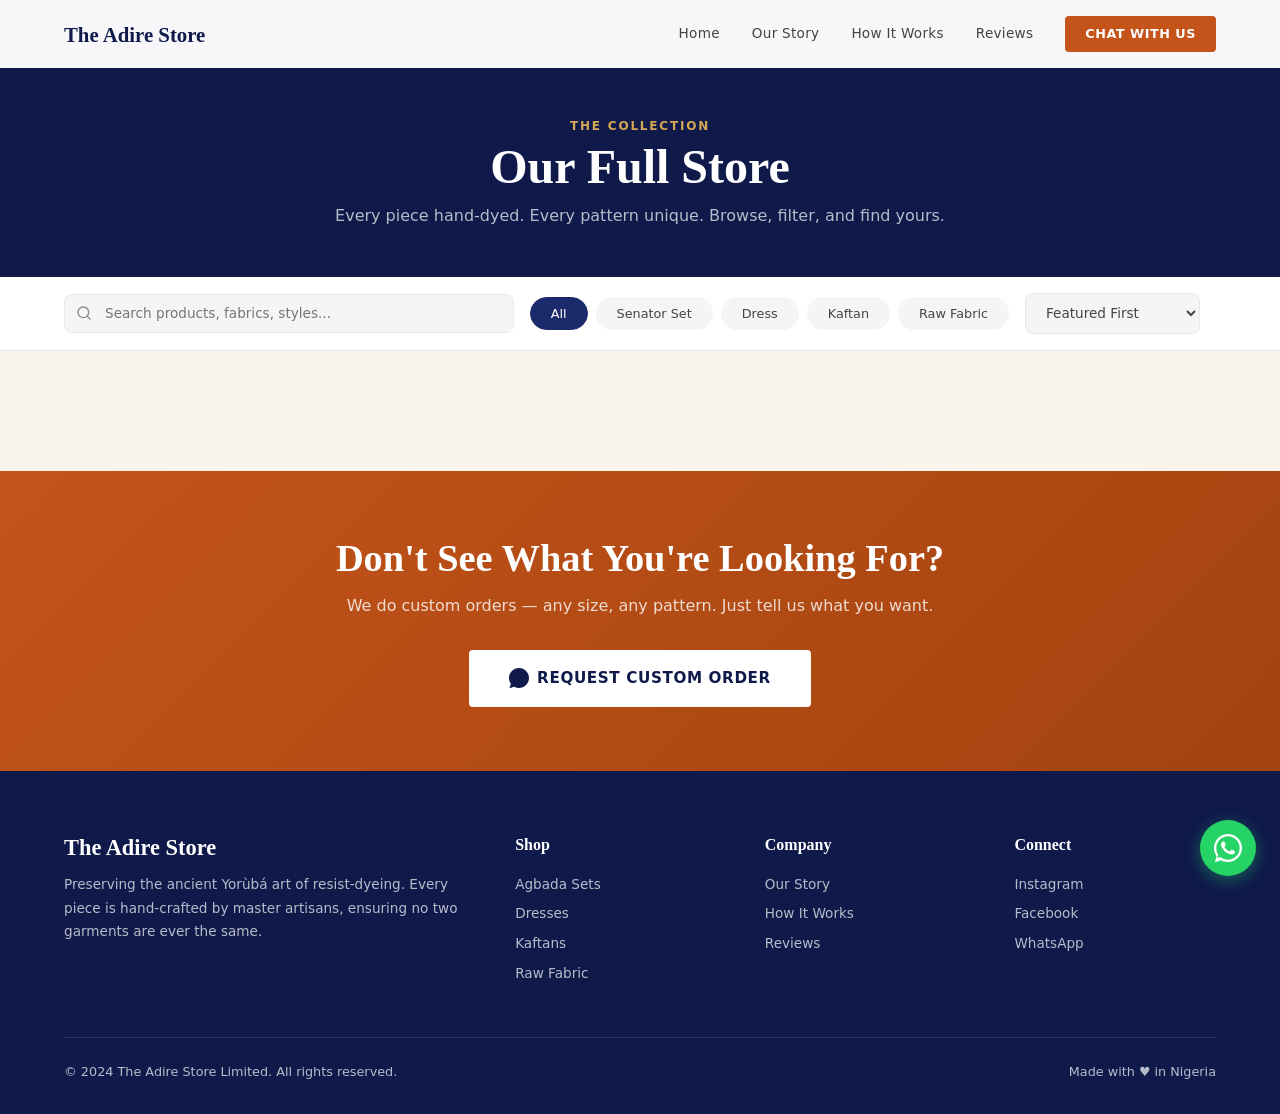
==== catalogue.html @ 9349772e "adirestore v2" ====
<!DOCTYPE html>
<html lang="en">
<head>
  <meta charset="UTF-8">
  <meta name="viewport" content="width=device-width, initial-scale=1.0">
  <meta http-equiv="Content-Security-Policy" content="default-src 'self'; script-src 'self' 'unsafe-inline' https://cdn.amplitude.com; style-src 'self' 'unsafe-inline' https://fonts.googleapis.com; font-src https://fonts.gstatic.com; img-src 'self' https://images.pexels.com data:; connect-src 'self' https://*.amplitude.com;">
  <title>Shop All — The Adire Store Limited</title>
  <meta name="description" content="Browse our full collection of authentic hand-dyed Adire clothing. Agbada sets, dresses, kaftans, and raw fabric from Nigerian master artisans.">
  <meta property="og:title" content="Shop All — The Adire Store Limited">
  <meta property="og:description" content="Browse our full collection of authentic hand-dyed Adire clothing.">
  <meta property="og:type" content="website">
  <meta property="og:url" content="https://theadirestore.com/catalogue.html">
  <link rel="canonical" href="https://theadirestore.com/catalogue.html">
  <link rel="preconnect" href="https://fonts.googleapis.com">
  <link rel="preconnect" href="https://fonts.gstatic.com" crossorigin>
  <link href="https://fonts.googleapis.com/css2?family=Cormorant+Garamond:ital,wght@0,400;0,600;0,700;1,400;1,600&family=Inter:wght@400;500;600;700&display=swap" rel="stylesheet">
  <link rel="stylesheet" href="css/styles.css">
</head>
<body>

<!-- Navigation -->
<nav class="nav scrolled" id="nav">
  <div class="nav-inner">
    <a href="index.html" class="nav-logo" style="color:var(--indigo-deep)">The Adire Store</a>
    <div class="nav-links" id="navLinks">
      <a href="index.html" style="color:var(--gray-700)">Home</a>
      <a href="index.html#about" style="color:var(--gray-700)">Our Story</a>
      <a href="index.html#process" style="color:var(--gray-700)">How It Works</a>
      <a href="index.html#testimonials" style="color:var(--gray-700)">Reviews</a>
      <a href="#" class="nav-cta" id="navWhatsApp" target="_blank" rel="noopener">Chat With Us</a>
    </div>
    <button class="nav-hamburger" id="navToggle" aria-label="Menu">
      <span style="background:var(--indigo-deep)"></span>
      <span style="background:var(--indigo-deep)"></span>
      <span style="background:var(--indigo-deep)"></span>
    </button>
  </div>
</nav>

<!-- Catalogue Hero -->
<div class="catalogue-hero">
  <div class="container">
    <span class="eyebrow" style="color:var(--gold)">The Collection</span>
    <h1>Our Full Store</h1>
    <p>Every piece hand-dyed. Every pattern unique. Browse, filter, and find yours.</p>
  </div>
</div>

<!-- Sticky Toolbar -->
<div class="catalogue-toolbar">
  <div class="container">
    <div class="toolbar-inner">
      <div class="search-box">
        <svg viewBox="0 0 24 24" fill="none" stroke-width="2" stroke-linecap="round"><circle cx="11" cy="11" r="8"/><path d="M21 21l-4.35-4.35"/></svg>
        <input type="text" id="searchInput" placeholder="Search products, fabrics, styles..." autocomplete="off">
      </div>
      <div class="filter-bar" id="catFilter" style="margin-bottom:0">
        <button class="filter-btn active" data-cat="all">All</button>
      </div>
      <select class="sort-select" id="sortSelect">
        <option value="featured">Featured First</option>
        <option value="price-asc">Price: Low → High</option>
        <option value="price-desc">Price: High → Low</option>
        <option value="name-asc">Name: A → Z</option>
        <option value="newest">Newest First</option>
      </select>
      <span class="results-count" id="resultsCount"></span>
    </div>
  </div>
</div>

<!-- Products Grid -->
<section style="padding:2.5rem 0 5rem;background:var(--cream)">
  <div class="container">
    <div class="products-grid" id="productsGrid"></div>
    <div class="empty-state" id="emptyState" style="display:none">
      <svg viewBox="0 0 24 24" fill="none" stroke-width="1.5" stroke-linecap="round"><circle cx="11" cy="11" r="8"/><path d="M21 21l-4.35-4.35"/><path d="M8 11h6"/></svg>
      <h3>No items found</h3>
      <p>Try a different search or clear your filters.</p>
      <button class="btn btn-secondary btn-sm" id="clearFilters" style="margin-top:1rem">Clear All Filters</button>
    </div>
  </div>
</section>

<!-- CTA -->
<div class="cta-band">
  <div class="container">
    <h2>Don't See What You're Looking For?</h2>
    <p>We do custom orders — any size, any pattern. Just tell us what you want.</p>
    <div class="cta-btns">
      <a id="ctaWhatsApp" href="#" class="btn btn-white btn-lg" target="_blank" rel="noopener">
        <svg width="20" height="20" viewBox="0 0 24 24" fill="currentColor"><path d="M17.472 14.382c-.297-.149-1.758-.867-2.03-.967-.273-.099-.471-.148-.67.15-.197.297-.767.966-.94 1.164-.173.199-.347.223-.644.075-.297-.15-1.255-.463-2.39-1.475-.883-.788-1.48-1.761-1.653-2.059-.173-.297-.018-.458.13-.606.134-.133.298-.347.446-.52.149-.174.198-.298.298-.497.099-.198.05-.371-.025-.52-.075-.149-.669-1.612-.916-2.207-.242-.579-.487-.5-.669-.51-.173-.008-.371-.01-.57-.01-.198 0-.52.074-.792.372-.272.297-1.04 1.016-1.04 2.479 0 1.462 1.065 2.875 1.213 3.074.149.198 2.096 3.2 5.077 4.487.709.306 1.262.489 1.694.625.712.227 1.36.195 1.871.118.571-.085 1.758-.719 2.006-1.413.248-.694.248-1.289.173-1.413-.074-.124-.272-.198-.57-.347z"/><path d="M12 0C5.373 0 0 5.373 0 12c0 2.625.846 5.059 2.284 7.034L.789 23.492a.5.5 0 00.61.609l4.458-1.495A11.952 11.952 0 0012 24c6.627 0 12-5.373 12-12S18.627 0 12 0z"/></svg>
        Request Custom Order
      </a>
    </div>
  </div>
</div>

<!-- Footer -->
<footer class="footer">
  <div class="container">
    <div class="footer-grid">
      <div class="footer-brand">
        <h3>The Adire Store</h3>
        <p>Preserving the ancient Yorùbá art of resist-dyeing. Every piece is hand-crafted by master artisans, ensuring no two garments are ever the same.</p>
      </div>
      <div class="footer-col">
        <h4>Shop</h4>
        <a href="catalogue.html?cat=agbada">Agbada Sets</a>
        <a href="catalogue.html?cat=dress">Dresses</a>
        <a href="catalogue.html?cat=kaftan">Kaftans</a>
        <a href="catalogue.html?cat=fabric">Raw Fabric</a>
      </div>
      <div class="footer-col">
        <h4>Company</h4>
        <a href="index.html#about">Our Story</a>
        <a href="index.html#process">How It Works</a>
        <a href="index.html#testimonials">Reviews</a>
      </div>
      <div class="footer-col">
        <h4>Connect</h4>
        <a href="https://instagram.com/theadirestore" target="_blank" rel="noopener">Instagram</a>
        <a href="https://facebook.com/theadirestore" target="_blank" rel="noopener">Facebook</a>
        <a id="footerWhatsApp" href="#" target="_blank" rel="noopener">WhatsApp</a>
      </div>
    </div>
    <div class="footer-bottom">
      <span>&copy; 2024 The Adire Store Limited. All rights reserved.</span>
      <span>Made with ♥ in Nigeria</span>
    </div>
  </div>
</footer>

<!-- WhatsApp Float -->
<a class="wa-float" id="waFloat" href="#" target="_blank" rel="noopener" aria-label="Chat on WhatsApp">
  <svg viewBox="0 0 24 24" fill="white"><path d="M17.472 14.382c-.297-.149-1.758-.867-2.03-.967-.273-.099-.471-.148-.67.15-.197.297-.767.966-.94 1.164-.173.199-.347.223-.644.075-.297-.15-1.255-.463-2.39-1.475-.883-.788-1.48-1.761-1.653-2.059-.173-.297-.018-.458.13-.606.134-.133.298-.347.446-.52.149-.174.198-.298.298-.497.099-.198.05-.371-.025-.52-.075-.149-.669-1.612-.916-2.207-.242-.579-.487-.5-.669-.51-.173-.008-.371-.01-.57-.01-.198 0-.52.074-.792.372-.272.297-1.04 1.016-1.04 2.479 0 1.462 1.065 2.875 1.213 3.074.149.198 2.096 3.2 5.077 4.487.709.306 1.262.489 1.694.625.712.227 1.36.195 1.871.118.571-.085 1.758-.719 2.006-1.413.248-.694.248-1.289.173-1.413-.074-.124-.272-.198-.57-.347z"/><path d="M12 0C5.373 0 0 5.373 0 12c0 2.625.846 5.059 2.284 7.034L.789 23.492a.5.5 0 00.61.609l4.458-1.495A11.952 11.952 0 0012 24c6.627 0 12-5.373 12-12S18.627 0 12 0zm0 22c-2.29 0-4.404-.763-6.102-2.048l-.426-.324-2.628.881.881-2.628-.324-.426A9.935 9.935 0 012 12C2 6.486 6.486 2 12 2s10 4.486 10 10-4.486 10-10 10z"/></svg>
</a>

<!-- Product Modal -->
<div class="modal-overlay" id="modalOverlay">
  <div class="modal" id="modal"></div>
</div>

<!-- Scripts -->
<script src="js/security.js" data-adire-safe></script>
<script src="js/store.js" data-adire-safe></script>
<script src="js/analytics.js" data-adire-safe></script>
<script data-adire-safe>
(function(){
  'use strict';

  // --- WhatsApp links ---
  const waLink = AdireStore.whatsAppGeneral();
  document.getElementById('waFloat').href = waLink;
  document.getElementById('ctaWhatsApp').href = waLink;
  document.getElementById('footerWhatsApp').href = waLink;
  document.getElementById('navWhatsApp').href = waLink;
  document.getElementById('waFloat').addEventListener('click', () => AdireAnalytics.whatsAppFloatClicked());

  // --- Mobile nav ---
  const toggle = document.getElementById('navToggle');
  const links = document.getElementById('navLinks');
  toggle.addEventListener('click', () => links.classList.toggle('open'));
  links.querySelectorAll('a').forEach(a => a.addEventListener('click', () => links.classList.remove('open')));

  // --- Category filters ---
  const catFilter = document.getElementById('catFilter');
  const cats = AdireStore.getCategories();
  cats.forEach((label, key) => {
    const btn = document.createElement('button');
    btn.className = 'filter-btn';
    btn.dataset.cat = key;
    btn.textContent = label;
    catFilter.appendChild(btn);
  });

  // Read URL params for deep-linking
  let activeCat = safeParam('cat') || 'all';
  let searchTerm = '';
  let sortBy = 'featured';

  // Set active cat from URL
  catFilter.querySelectorAll('.filter-btn').forEach(b => {
    b.classList.toggle('active', b.dataset.cat === activeCat);
  });

  catFilter.addEventListener('click', e => {
    if (!e.target.classList.contains('filter-btn')) return;
    activeCat = e.target.dataset.cat;
    catFilter.querySelectorAll('.filter-btn').forEach(b => b.classList.toggle('active', b.dataset.cat === activeCat));
    renderProducts();
    AdireAnalytics.filterUsed(activeCat);
  });

  // --- Search (300ms debounce) ---
  const searchInput = document.getElementById('searchInput');
  let searchTimer;
  searchInput.addEventListener('input', () => {
    clearTimeout(searchTimer);
    searchTimer = setTimeout(() => {
      searchTerm = searchInput.value.trim();
      renderProducts();
      if (searchTerm) AdireAnalytics.searchPerformed(searchTerm, getFilteredProducts().length);
    }, 300);
  });

  // --- Sort ---
  const sortSelect = document.getElementById('sortSelect');
  sortSelect.addEventListener('change', () => { sortBy = sortSelect.value; renderProducts(); });

  // --- Clear filters ---
  document.getElementById('clearFilters').addEventListener('click', () => {
    activeCat = 'all';
    searchTerm = '';
    searchInput.value = '';
    sortBy = 'featured';
    sortSelect.value = 'featured';
    catFilter.querySelectorAll('.filter-btn').forEach(b => b.classList.toggle('active', b.dataset.cat === 'all'));
    renderProducts();
  });

  // --- Get filtered + sorted products ---
  function getFilteredProducts() {
    let items = searchTerm ? AdireStore.search(searchTerm) : AdireStore.getAll();
    if (activeCat !== 'all') items = items.filter(p => p.category === activeCat);

    switch (sortBy) {
      case 'price-asc': items.sort((a, b) => a.price - b.price); break;
      case 'price-desc': items.sort((a, b) => b.price - a.price); break;
      case 'name-asc': items.sort((a, b) => a.name.localeCompare(b.name)); break;
      case 'newest': items.sort((a, b) => new Date(b.createdAt) - new Date(a.createdAt)); break;
      case 'featured': items.sort((a, b) => (b.featured ? 1 : 0) - (a.featured ? 1 : 0)); break;
    }
    return items;
  }

  // --- Render ---
  const grid = document.getElementById('productsGrid');
  const empty = document.getElementById('emptyState');
  const count = document.getElementById('resultsCount');

  function renderProducts() {
    const items = getFilteredProducts();
    count.textContent = `${items.length} item${items.length !== 1 ? 's' : ''}`;

    if (!items.length) {
      grid.style.display = 'none';
      empty.style.display = 'block';
      return;
    }
    grid.style.display = '';
    empty.style.display = 'none';
    grid.innerHTML = items.map(productCardHTML).join('');

    // Observe fade-in
    grid.querySelectorAll('.fade-in').forEach(el => observer.observe(el));
  }

  function productCardHTML(p) {
    const badgeClass = p.badge === 'Limited' ? 'limited' : p.badge === 'New' ? 'new' : '';
    const stockClass = p.stock === 'limited' ? 'limited' : p.stock === 'out' ? 'out' : 'available';
    return `
    <div class="product-card fade-in" data-sku="${safeText(p.sku)}">
      <div class="product-card-img">
        ${p.badge ? `<span class="product-badge ${badgeClass}">${safeText(p.badge)}</span>` : ''}
        <img src="${safeText(p.image)}" alt="${safeText(p.name)}" loading="lazy">
      </div>
      <div class="product-card-body">
        <div style="display:flex;align-items:center;gap:0.5rem;margin-bottom:0.25rem">
          <span class="product-card-cat" style="margin-bottom:0">${safeText(p.categoryLabel)}</span>
          <span class="stock-pill ${stockClass}">${p.stock === 'available' ? 'In Stock' : p.stock === 'limited' ? 'Limited' : 'Sold Out'}</span>
        </div>
        <div class="product-card-name">${safeText(p.name)}</div>
        <div class="product-card-desc">${safeText(p.shortDesc)}</div>
        <div class="product-card-footer">
          <span class="product-card-price">${AdireStore.formatPrice(p.price)}</span>
          <span class="product-card-action">
            <svg viewBox="0 0 24 24" fill="none" stroke-width="2" stroke-linecap="round"><path d="M5 12h14M12 5l7 7-7 7"/></svg>
          </span>
        </div>
      </div>
    </div>`;
  }

  renderProducts();

  // --- Product modal ---
  const overlay = document.getElementById('modalOverlay');
  const modal = document.getElementById('modal');

  grid.addEventListener('click', e => {
    const card = e.target.closest('.product-card');
    if (!card) return;
    const p = AdireStore.getBySku(card.dataset.sku);
    if (!p) return;
    openModal(p);
  });

  function openModal(p) {
    AdireAnalytics.productViewed(p);
    modal.innerHTML = `
      <div class="modal-img"><img src="${safeText(p.image)}" alt="${safeText(p.name)}"></div>
      <div class="modal-body">
        <button class="modal-close" id="modalClose"><svg viewBox="0 0 24 24" fill="none" stroke="currentColor" stroke-width="2"><path d="M18 6L6 18M6 6l12 12"/></svg></button>
        <div class="modal-cat">${safeText(p.categoryLabel)} · <span class="stock-pill ${p.stock}">${p.stock === 'available' ? 'In Stock' : p.stock === 'limited' ? 'Limited' : 'Sold Out'}</span></div>
        <h3 class="modal-name">${safeText(p.name)}</h3>
        <div style="font-size:0.75rem;color:var(--gray-500);margin-bottom:0.5rem">SKU: ${safeText(p.sku)}</div>
        <div class="modal-price">${AdireStore.formatPrice(p.price)}</div>
        <p class="modal-desc">${safeText(p.description)}</p>
        <div class="modal-tags">${p.tags.map(t => `<span class="modal-tag">${safeText(t)}</span>`).join('')}</div>
        <label style="font-size:0.75rem;font-weight:600;color:var(--gray-700);margin-bottom:0.35rem;display:block">SELECT SIZE</label>
        <div class="modal-sizes">${p.sizes.map((s,i) => `<button class="size-btn${i===0?' selected':''}" data-size="${safeText(s)}">${safeText(s)}</button>`).join('')}</div>
        <a class="btn btn-whatsapp btn-lg" id="modalOrder" href="${AdireStore.whatsAppLink(p, p.sizes[0])}" target="_blank" rel="noopener" style="width:100%">
          <svg width="18" height="18" viewBox="0 0 24 24" fill="currentColor"><path d="M17.472 14.382c-.297-.149-1.758-.867-2.03-.967-.273-.099-.471-.148-.67.15-.197.297-.767.966-.94 1.164-.173.199-.347.223-.644.075-.297-.15-1.255-.463-2.39-1.475-.883-.788-1.48-1.761-1.653-2.059-.173-.297-.018-.458.13-.606.134-.133.298-.347.446-.52.149-.174.198-.298.298-.497.099-.198.05-.371-.025-.52-.075-.149-.669-1.612-.916-2.207-.242-.579-.487-.5-.669-.51-.173-.008-.371-.01-.57-.01-.198 0-.52.074-.792.372-.272.297-1.04 1.016-1.04 2.479 0 1.462 1.065 2.875 1.213 3.074.149.198 2.096 3.2 5.077 4.487.709.306 1.262.489 1.694.625.712.227 1.36.195 1.871.118.571-.085 1.758-.719 2.006-1.413.248-.694.248-1.289.173-1.413-.074-.124-.272-.198-.57-.347z"/><path d="M12 0C5.373 0 0 5.373 0 12c0 2.625.846 5.059 2.284 7.034L.789 23.492a.5.5 0 00.61.609l4.458-1.495A11.952 11.952 0 0012 24c6.627 0 12-5.373 12-12S18.627 0 12 0z"/></svg>
          Order via WhatsApp
        </a>
      </div>`;
    overlay.classList.add('open');
    document.body.style.overflow = 'hidden';

    document.getElementById('modalClose').addEventListener('click', closeModal);
    overlay.addEventListener('click', e => { if (e.target === overlay) closeModal(); });

    let selectedSize = p.sizes[0];
    modal.querySelectorAll('.size-btn').forEach(btn => {
      btn.addEventListener('click', () => {
        modal.querySelectorAll('.size-btn').forEach(b => b.classList.remove('selected'));
        btn.classList.add('selected');
        selectedSize = btn.dataset.size;
        document.getElementById('modalOrder').href = AdireStore.whatsAppLink(p, selectedSize);
      });
    });

    document.getElementById('modalOrder').addEventListener('click', () => AdireAnalytics.orderInitiated(p, selectedSize));
  }

  function closeModal() {
    overlay.classList.remove('open');
    document.body.style.overflow = '';
  }
  document.addEventListener('keydown', e => { if (e.key === 'Escape') closeModal(); });

  // --- Intersection Observer ---
  const observer = new IntersectionObserver((entries) => {
    entries.forEach(e => { if (e.isIntersecting) { e.target.classList.add('visible'); observer.unobserve(e.target); } });
  }, { threshold: 0.1 });

  // --- Analytics ---
  AdireAnalytics.catalogueViewed();
  AdireAnalytics.pageView('Catalogue');

})();
</script>
</body>
</html>
---- css/styles.css ----
/* ============================================
   THE ADIRE STORE LIMITED — Master Stylesheet v3
   ============================================ */

/* --- Design Tokens --- */
:root {
  --indigo: #1B2A6B;
  --indigo-deep: #0F1A4A;
  --indigo-light: #2E3F8F;
  --terracotta: #C4541A;
  --terracotta-dark: #A3430F;
  --gold: #D4A853;
  --gold-light: #E8C97A;
  --cream: #F9F4EC;
  --cream-dark: #EDE5D8;
  --white: #FFFFFF;
  --black: #0D0D0D;
  --gray-100: #F5F5F5;
  --gray-200: #E8E8E8;
  --gray-300: #D1D1D1;
  --gray-500: #888888;
  --gray-700: #444444;
  --gray-900: #1A1A1A;
  --success: #2D7D46;
  --warning: #D4A853;
  --danger: #C4541A;
  --radius-sm: 4px;
  --radius-md: 8px;
  --radius-lg: 16px;
  --radius-xl: 24px;
  --shadow-sm: 0 1px 3px rgba(0,0,0,0.08);
  --shadow-md: 0 4px 12px rgba(0,0,0,0.1);
  --shadow-lg: 0 8px 30px rgba(0,0,0,0.12);
  --shadow-xl: 0 20px 60px rgba(0,0,0,0.15);
  --transition: 0.3s cubic-bezier(0.4, 0, 0.2, 1);
  --font-display: 'Cormorant Garamond', Georgia, serif;
  --font-body: 'Inter', system-ui, sans-serif;
}

/* --- Reset & Base --- */
*, *::before, *::after { box-sizing: border-box; margin: 0; padding: 0; }
html { scroll-behavior: smooth; -webkit-text-size-adjust: 100%; }
body {
  font-family: var(--font-body);
  color: var(--gray-900);
  background: var(--cream);
  line-height: 1.6;
  -webkit-font-smoothing: antialiased;
  -moz-osx-font-smoothing: grayscale;
  overflow-x: hidden;
}
img { max-width: 100%; height: auto; display: block; }
a { color: inherit; text-decoration: none; }
button { cursor: pointer; border: none; background: none; font-family: inherit; }
ul, ol { list-style: none; }

/* --- Typography --- */
h1, h2, h3, h4 { font-family: var(--font-display); font-weight: 600; line-height: 1.2; }
.eyebrow {
  font-size: 0.75rem;
  font-weight: 600;
  letter-spacing: 0.15em;
  text-transform: uppercase;
  color: var(--terracotta);
}
.section-title {
  font-family: var(--font-display);
  font-size: clamp(1.8rem, 4vw, 2.8rem);
  font-weight: 700;
  color: var(--indigo-deep);
  margin-bottom: 0.5rem;
}
.section-sub {
  color: var(--gray-500);
  font-size: 1rem;
  max-width: 540px;
}

/* --- Layout --- */
.container { width: 100%; max-width: 1200px; margin: 0 auto; padding: 0 1.5rem; }
section { padding: 5rem 0; }

/* --- Buttons --- */
.btn {
  display: inline-flex;
  align-items: center;
  justify-content: center;
  gap: 0.5rem;
  padding: 0.85rem 2rem;
  border-radius: var(--radius-sm);
  font-size: 0.875rem;
  font-weight: 600;
  letter-spacing: 0.04em;
  text-transform: uppercase;
  transition: all var(--transition);
  white-space: nowrap;
}
.btn-primary {
  background: var(--terracotta);
  color: var(--white);
}
.btn-primary:hover { background: var(--terracotta-dark); transform: translateY(-1px); box-shadow: var(--shadow-md); }
.btn-secondary {
  background: transparent;
  color: var(--indigo);
  border: 2px solid var(--indigo);
}
.btn-secondary:hover { background: var(--indigo); color: var(--white); }
.btn-gold {
  background: var(--gold);
  color: var(--indigo-deep);
}
.btn-gold:hover { background: var(--gold-light); }
.btn-white {
  background: var(--white);
  color: var(--indigo-deep);
}
.btn-white:hover { background: var(--cream); }
.btn-whatsapp {
  background: #25D366;
  color: var(--white);
}
.btn-whatsapp:hover { background: #1DA851; }
.btn-sm { padding: 0.55rem 1.25rem; font-size: 0.8rem; }
.btn-lg { padding: 1rem 2.5rem; font-size: 0.95rem; }

/* --- Navigation --- */
.nav {
  position: fixed;
  top: 0;
  left: 0;
  width: 100%;
  z-index: 1000;
  transition: all var(--transition);
  background: transparent;
}
.nav.scrolled {
  background: rgba(255,255,255,0.97);
  backdrop-filter: blur(12px);
  box-shadow: var(--shadow-sm);
}
.nav-inner {
  display: flex;
  align-items: center;
  justify-content: space-between;
  padding: 1rem 1.5rem;
  max-width: 1200px;
  margin: 0 auto;
}
.nav-logo {
  font-family: var(--font-display);
  font-size: 1.3rem;
  font-weight: 700;
  color: var(--white);
  transition: color var(--transition);
}
.nav.scrolled .nav-logo { color: var(--indigo-deep); }
.nav-links { display: flex; gap: 2rem; align-items: center; }
.nav-links a {
  font-size: 0.85rem;
  font-weight: 500;
  color: rgba(255,255,255,0.85);
  transition: color var(--transition);
  letter-spacing: 0.02em;
}
.nav.scrolled .nav-links a { color: var(--gray-700); }
.nav-links a:hover { color: var(--gold); }
.nav-cta {
  padding: 0.5rem 1.25rem !important;
  background: var(--terracotta) !important;
  color: var(--white) !important;
  border-radius: var(--radius-sm) !important;
  font-weight: 600 !important;
  font-size: 0.8rem !important;
  letter-spacing: 0.04em !important;
  text-transform: uppercase !important;
}
.nav-cta:hover { background: var(--terracotta-dark) !important; }
.nav-hamburger {
  display: none;
  flex-direction: column;
  gap: 5px;
  padding: 4px;
}
.nav-hamburger span {
  display: block;
  width: 24px;
  height: 2px;
  background: var(--white);
  transition: all var(--transition);
}
.nav.scrolled .nav-hamburger span { background: var(--indigo-deep); }

/* Mobile nav */
@media (max-width: 768px) {
  .nav-links { display: none; position: fixed; top: 0; left: 0; width: 100%; height: 100vh; background: var(--indigo-deep); flex-direction: column; justify-content: center; align-items: center; gap: 2rem; }
  .nav-links.open { display: flex; }
  .nav-links a { color: var(--white) !important; font-size: 1.2rem; }
  .nav-hamburger { display: flex; }
}

/* --- Hero --- */
.hero {
  position: relative;
  min-height: 100vh;
  display: flex;
  align-items: center;
  overflow: hidden;
  background: var(--indigo-deep);
}
.hero-bg {
  position: absolute;
  inset: 0;
  background-size: cover;
  background-position: center;
  opacity: 0.35;
  transition: opacity 1s ease;
}
.hero-overlay {
  position: absolute;
  inset: 0;
  background: linear-gradient(135deg, rgba(15,26,74,0.92) 0%, rgba(27,42,107,0.75) 50%, rgba(196,84,26,0.3) 100%);
}
.hero-content {
  position: relative;
  z-index: 2;
  max-width: 640px;
  padding: 6rem 1.5rem 4rem;
}
.hero-badge {
  display: inline-block;
  padding: 0.35rem 1rem;
  background: rgba(212,168,83,0.15);
  border: 1px solid var(--gold);
  border-radius: 100px;
  font-size: 0.7rem;
  font-weight: 600;
  letter-spacing: 0.15em;
  text-transform: uppercase;
  color: var(--gold);
  margin-bottom: 1.5rem;
}
.hero h1 {
  font-size: clamp(2.4rem, 6vw, 4rem);
  color: var(--white);
  margin-bottom: 1.25rem;
  line-height: 1.1;
}
.hero h1 em {
  font-style: italic;
  color: var(--gold);
}
.hero p {
  color: rgba(255,255,255,0.8);
  font-size: 1.1rem;
  line-height: 1.7;
  margin-bottom: 2rem;
  max-width: 480px;
}
.hero-btns { display: flex; gap: 1rem; flex-wrap: wrap; }
.hero-scroll {
  position: absolute;
  bottom: 2rem;
  left: 50%;
  transform: translateX(-50%);
  z-index: 2;
  animation: bounce 2s infinite;
}
.hero-scroll svg { width: 24px; height: 24px; stroke: rgba(255,255,255,0.5); }
@keyframes bounce { 0%, 100% { transform: translateX(-50%) translateY(0); } 50% { transform: translateX(-50%) translateY(8px); } }

/* --- Trust Bar --- */
.trust-bar {
  background: var(--white);
  border-bottom: 1px solid var(--gray-200);
  padding: 1.25rem 0;
}
.trust-items {
  display: flex;
  justify-content: center;
  gap: 2.5rem;
  flex-wrap: wrap;
}
.trust-item {
  display: flex;
  align-items: center;
  gap: 0.5rem;
  font-size: 0.8rem;
  font-weight: 500;
  color: var(--gray-700);
}
.trust-item svg { width: 18px; height: 18px; stroke: var(--terracotta); flex-shrink: 0; }

/* --- About --- */
.about-grid {
  display: grid;
  grid-template-columns: 1fr 1fr;
  gap: 4rem;
  align-items: center;
}
.about-image {
  border-radius: var(--radius-lg);
  overflow: hidden;
  aspect-ratio: 4/5;
  position: relative;
}
.about-image img {
  width: 100%;
  height: 100%;
  object-fit: cover;
}
.about-image::after {
  content: '';
  position: absolute;
  inset: 0;
  border: 2px solid var(--gold);
  border-radius: var(--radius-lg);
  opacity: 0.3;
  pointer-events: none;
}
.about-stats {
  display: grid;
  grid-template-columns: repeat(3, 1fr);
  gap: 1rem;
  margin-top: 2rem;
}
.stat {
  text-align: center;
  padding: 1rem;
  background: var(--cream);
  border-radius: var(--radius-md);
}
.stat-num {
  font-family: var(--font-display);
  font-size: 1.8rem;
  font-weight: 700;
  color: var(--terracotta);
}
.stat-label { font-size: 0.75rem; color: var(--gray-500); margin-top: 0.15rem; }
@media (max-width: 768px) {
  .about-grid { grid-template-columns: 1fr; gap: 2rem; }
  .about-image { max-height: 400px; }
}

/* --- Product Cards --- */
.products-section { background: var(--white); }
.filter-bar {
  display: flex;
  gap: 0.5rem;
  flex-wrap: wrap;
  margin-bottom: 2.5rem;
}
.filter-btn {
  padding: 0.5rem 1.25rem;
  border-radius: 100px;
  font-size: 0.8rem;
  font-weight: 500;
  color: var(--gray-700);
  background: var(--gray-100);
  border: 1px solid transparent;
  transition: all var(--transition);
}
.filter-btn:hover { border-color: var(--indigo); color: var(--indigo); }
.filter-btn.active { background: var(--indigo); color: var(--white); border-color: var(--indigo); }

.products-grid {
  display: grid;
  grid-template-columns: repeat(auto-fill, minmax(280px, 1fr));
  gap: 1.75rem;
}
.product-card {
  background: var(--white);
  border-radius: var(--radius-lg);
  overflow: hidden;
  border: 1px solid var(--gray-200);
  transition: all var(--transition);
  cursor: pointer;
  position: relative;
}
.product-card:hover {
  transform: translateY(-4px);
  box-shadow: var(--shadow-lg);
  border-color: var(--gold);
}
.product-card-img {
  aspect-ratio: 3/4;
  overflow: hidden;
  background: var(--cream);
  position: relative;
}
.product-card-img img {
  width: 100%;
  height: 100%;
  object-fit: cover;
  transition: transform 0.6s ease;
}
.product-card:hover .product-card-img img { transform: scale(1.05); }
.product-badge {
  position: absolute;
  top: 0.75rem;
  left: 0.75rem;
  padding: 0.25rem 0.75rem;
  background: var(--terracotta);
  color: var(--white);
  font-size: 0.65rem;
  font-weight: 700;
  letter-spacing: 0.1em;
  text-transform: uppercase;
  border-radius: 100px;
  z-index: 1;
}
.product-badge.limited { background: var(--gold); color: var(--indigo-deep); }
.product-badge.new { background: var(--indigo); }
.product-card-body {
  padding: 1.25rem;
}
.product-card-cat {
  font-size: 0.7rem;
  font-weight: 600;
  text-transform: uppercase;
  letter-spacing: 0.1em;
  color: var(--terracotta);
  margin-bottom: 0.35rem;
}
.product-card-name {
  font-family: var(--font-display);
  font-size: 1.15rem;
  font-weight: 600;
  color: var(--indigo-deep);
  margin-bottom: 0.35rem;
}
.product-card-desc {
  font-size: 0.82rem;
  color: var(--gray-500);
  line-height: 1.5;
  margin-bottom: 0.75rem;
  display: -webkit-box;
  -webkit-line-clamp: 2;
  -webkit-box-orient: vertical;
  overflow: hidden;
}
.product-card-footer {
  display: flex;
  align-items: center;
  justify-content: space-between;
}
.product-card-price {
  font-family: var(--font-display);
  font-size: 1.2rem;
  font-weight: 700;
  color: var(--indigo-deep);
}
.product-card-action {
  width: 36px;
  height: 36px;
  border-radius: 50%;
  background: var(--cream);
  display: flex;
  align-items: center;
  justify-content: center;
  transition: all var(--transition);
}
.product-card-action:hover { background: var(--terracotta); }
.product-card-action:hover svg { stroke: var(--white); }
.product-card-action svg { width: 16px; height: 16px; stroke: var(--terracotta); }
.stock-pill {
  display: inline-block;
  padding: 0.15rem 0.5rem;
  border-radius: 100px;
  font-size: 0.65rem;
  font-weight: 600;
  text-transform: uppercase;
  letter-spacing: 0.05em;
}
.stock-pill.available { background: #E8F5E9; color: var(--success); }
.stock-pill.limited { background: #FFF8E1; color: #B8860B; }
.stock-pill.out { background: #FFEBEE; color: #C62828; }

/* --- Product Modal --- */
.modal-overlay {
  position: fixed;
  inset: 0;
  z-index: 9999;
  background: rgba(0,0,0,0.6);
  backdrop-filter: blur(4px);
  display: flex;
  align-items: center;
  justify-content: center;
  padding: 1rem;
  opacity: 0;
  pointer-events: none;
  transition: opacity var(--transition);
}
.modal-overlay.open { opacity: 1; pointer-events: auto; }
.modal {
  background: var(--white);
  border-radius: var(--radius-lg);
  max-width: 900px;
  width: 100%;
  max-height: 90vh;
  overflow-y: auto;
  display: grid;
  grid-template-columns: 1fr 1fr;
  transform: translateY(20px);
  transition: transform var(--transition);
}
.modal-overlay.open .modal { transform: translateY(0); }
.modal-img {
  aspect-ratio: 3/4;
  overflow: hidden;
  border-radius: var(--radius-lg) 0 0 var(--radius-lg);
}
.modal-img img { width: 100%; height: 100%; object-fit: cover; }
.modal-body {
  padding: 2rem;
  display: flex;
  flex-direction: column;
}
.modal-close {
  align-self: flex-end;
  width: 36px;
  height: 36px;
  border-radius: 50%;
  background: var(--gray-100);
  display: flex;
  align-items: center;
  justify-content: center;
  transition: background var(--transition);
  flex-shrink: 0;
}
.modal-close:hover { background: var(--gray-200); }
.modal-close svg { width: 16px; height: 16px; }
.modal-cat {
  font-size: 0.7rem;
  font-weight: 600;
  text-transform: uppercase;
  letter-spacing: 0.12em;
  color: var(--terracotta);
  margin-top: 0.5rem;
}
.modal-name {
  font-family: var(--font-display);
  font-size: 1.6rem;
  font-weight: 700;
  color: var(--indigo-deep);
  margin: 0.25rem 0;
}
.modal-price {
  font-family: var(--font-display);
  font-size: 1.4rem;
  font-weight: 700;
  color: var(--terracotta);
  margin-bottom: 0.75rem;
}
.modal-desc {
  font-size: 0.88rem;
  line-height: 1.7;
  color: var(--gray-700);
  margin-bottom: 1rem;
  flex: 1;
}
.modal-tags {
  display: flex;
  flex-wrap: wrap;
  gap: 0.35rem;
  margin-bottom: 1rem;
}
.modal-tag {
  padding: 0.2rem 0.6rem;
  background: var(--cream);
  border-radius: 100px;
  font-size: 0.7rem;
  font-weight: 500;
  color: var(--gray-700);
}
.modal-sizes {
  display: flex;
  gap: 0.4rem;
  flex-wrap: wrap;
  margin-bottom: 1.25rem;
}
.size-btn {
  width: 40px;
  height: 40px;
  display: flex;
  align-items: center;
  justify-content: center;
  border: 1.5px solid var(--gray-300);
  border-radius: var(--radius-sm);
  font-size: 0.75rem;
  font-weight: 600;
  color: var(--gray-700);
  transition: all var(--transition);
}
.size-btn:hover, .size-btn.selected { border-color: var(--indigo); background: var(--indigo); color: var(--white); }
@media (max-width: 768px) {
  .modal { grid-template-columns: 1fr; }
  .modal-img { aspect-ratio: 16/9; border-radius: var(--radius-lg) var(--radius-lg) 0 0; }
}

/* --- Process Steps --- */
.process { background: var(--indigo-deep); color: var(--white); }
.process .eyebrow { color: var(--gold); }
.process .section-title { color: var(--white); }
.process .section-sub { color: rgba(255,255,255,0.6); }
.process-grid {
  display: grid;
  grid-template-columns: repeat(4, 1fr);
  gap: 2rem;
  margin-top: 3rem;
}
.process-step {
  text-align: center;
  padding: 2rem 1rem;
  position: relative;
}
.process-num {
  font-family: var(--font-display);
  font-size: 3rem;
  font-weight: 700;
  color: var(--gold);
  opacity: 0.3;
  line-height: 1;
  margin-bottom: 1rem;
}
.process-step h4 {
  font-size: 1.05rem;
  margin-bottom: 0.5rem;
}
.process-step p {
  font-size: 0.82rem;
  color: rgba(255,255,255,0.6);
  line-height: 1.6;
}
@media (max-width: 768px) {
  .process-grid { grid-template-columns: 1fr 1fr; }
}
@media (max-width: 480px) {
  .process-grid { grid-template-columns: 1fr; }
}

/* --- Testimonials --- */
.testimonials-grid {
  display: grid;
  grid-template-columns: repeat(auto-fill, minmax(300px, 1fr));
  gap: 1.5rem;
  margin-top: 2.5rem;
}
.testimonial-card {
  background: var(--white);
  border: 1px solid var(--gray-200);
  border-radius: var(--radius-lg);
  padding: 1.75rem;
  transition: all var(--transition);
}
.testimonial-card:hover { border-color: var(--gold); box-shadow: var(--shadow-md); }
.testimonial-stars {
  display: flex;
  gap: 2px;
  margin-bottom: 0.75rem;
}
.testimonial-stars svg { width: 14px; height: 14px; fill: var(--gold); }
.testimonial-text {
  font-size: 0.9rem;
  line-height: 1.7;
  color: var(--gray-700);
  margin-bottom: 1rem;
  font-style: italic;
}
.testimonial-author {
  display: flex;
  align-items: center;
  gap: 0.75rem;
}
.testimonial-avatar {
  width: 40px;
  height: 40px;
  border-radius: 50%;
  background: var(--indigo);
  display: flex;
  align-items: center;
  justify-content: center;
  color: var(--white);
  font-family: var(--font-display);
  font-size: 1rem;
  font-weight: 700;
}
.testimonial-name { font-weight: 600; font-size: 0.85rem; color: var(--indigo-deep); }
.testimonial-loc { font-size: 0.75rem; color: var(--gray-500); }

/* --- Instagram / Social Band --- */
.social-band {
  background: var(--cream-dark);
  padding: 3rem 0;
  text-align: center;
}
.social-band h3 {
  font-family: var(--font-display);
  font-size: 1.5rem;
  color: var(--indigo-deep);
  margin-bottom: 0.5rem;
}
.social-band p { color: var(--gray-500); font-size: 0.9rem; }
.social-band a { color: var(--terracotta); font-weight: 600; }

/* --- CTA Band --- */
.cta-band {
  background: linear-gradient(135deg, var(--terracotta) 0%, var(--terracotta-dark) 100%);
  padding: 4rem 0;
  text-align: center;
  color: var(--white);
}
.cta-band h2 {
  font-family: var(--font-display);
  font-size: clamp(1.6rem, 4vw, 2.4rem);
  margin-bottom: 0.75rem;
}
.cta-band p {
  color: rgba(255,255,255,0.8);
  margin-bottom: 2rem;
  font-size: 1rem;
}
.cta-btns { display: flex; gap: 1rem; justify-content: center; flex-wrap: wrap; }

/* --- Footer --- */
.footer {
  background: var(--indigo-deep);
  color: rgba(255,255,255,0.7);
  padding: 4rem 0 2rem;
}
.footer-grid {
  display: grid;
  grid-template-columns: 2fr 1fr 1fr 1fr;
  gap: 3rem;
  margin-bottom: 3rem;
}
.footer-brand h3 {
  font-family: var(--font-display);
  font-size: 1.4rem;
  color: var(--white);
  margin-bottom: 0.75rem;
}
.footer-brand p { font-size: 0.85rem; line-height: 1.7; }
.footer-col h4 {
  font-family: var(--font-display);
  font-size: 1rem;
  color: var(--white);
  margin-bottom: 1rem;
}
.footer-col a {
  display: block;
  font-size: 0.85rem;
  padding: 0.25rem 0;
  transition: color var(--transition);
}
.footer-col a:hover { color: var(--gold); }
.footer-bottom {
  border-top: 1px solid rgba(255,255,255,0.1);
  padding-top: 1.5rem;
  display: flex;
  justify-content: space-between;
  align-items: center;
  font-size: 0.8rem;
  flex-wrap: wrap;
  gap: 1rem;
}
@media (max-width: 768px) {
  .footer-grid { grid-template-columns: 1fr 1fr; }
}
@media (max-width: 480px) {
  .footer-grid { grid-template-columns: 1fr; }
}

/* --- WhatsApp Float --- */
.wa-float {
  position: fixed;
  bottom: 1.5rem;
  right: 1.5rem;
  z-index: 900;
  width: 56px;
  height: 56px;
  border-radius: 50%;
  background: #25D366;
  display: flex;
  align-items: center;
  justify-content: center;
  box-shadow: 0 4px 16px rgba(37,211,102,0.4);
  transition: all var(--transition);
  animation: waFloat 3s ease-in-out infinite;
}
.wa-float:hover { transform: scale(1.1); box-shadow: 0 6px 24px rgba(37,211,102,0.5); }
.wa-float svg { width: 28px; height: 28px; fill: white; }
@keyframes waFloat { 0%, 100% { transform: translateY(0); } 50% { transform: translateY(-4px); } }

/* --- Catalogue Page --- */
.catalogue-hero {
  background: var(--indigo-deep);
  padding: 7rem 0 3rem;
  text-align: center;
  color: var(--white);
}
.catalogue-hero h1 {
  font-family: var(--font-display);
  font-size: clamp(2rem, 5vw, 3rem);
  margin-bottom: 0.5rem;
}
.catalogue-hero p { color: rgba(255,255,255,0.7); }
.catalogue-toolbar {
  background: var(--white);
  border-bottom: 1px solid var(--gray-200);
  padding: 1rem 0;
  position: sticky;
  top: 60px;
  z-index: 100;
}
.toolbar-inner {
  display: flex;
  align-items: center;
  gap: 1rem;
  flex-wrap: wrap;
}
.search-box {
  flex: 1;
  min-width: 200px;
  position: relative;
}
.search-box input {
  width: 100%;
  padding: 0.65rem 1rem 0.65rem 2.5rem;
  border: 1.5px solid var(--gray-200);
  border-radius: var(--radius-md);
  font-size: 0.85rem;
  font-family: var(--font-body);
  transition: border-color var(--transition);
  background: var(--gray-100);
}
.search-box input:focus { outline: none; border-color: var(--indigo); background: var(--white); }
.search-box svg {
  position: absolute;
  left: 0.75rem;
  top: 50%;
  transform: translateY(-50%);
  width: 16px;
  height: 16px;
  stroke: var(--gray-500);
}
.sort-select {
  padding: 0.65rem 1rem;
  border: 1.5px solid var(--gray-200);
  border-radius: var(--radius-md);
  font-size: 0.85rem;
  font-family: var(--font-body);
  background: var(--gray-100);
  color: var(--gray-700);
}
.sort-select:focus { outline: none; border-color: var(--indigo); }
.results-count {
  font-size: 0.8rem;
  color: var(--gray-500);
  font-weight: 500;
}
.empty-state {
  text-align: center;
  padding: 4rem 1rem;
  color: var(--gray-500);
}
.empty-state svg { width: 64px; height: 64px; stroke: var(--gray-300); margin-bottom: 1rem; }
.empty-state h3 { font-family: var(--font-display); color: var(--gray-700); margin-bottom: 0.5rem; }

/* --- Animations --- */
.fade-in {
  opacity: 0;
  transform: translateY(24px);
  transition: opacity 0.6s ease, transform 0.6s ease;
}
.fade-in.visible { opacity: 1; transform: translateY(0); }

/* --- Scrollbar --- */
::-webkit-scrollbar { width: 8px; }
::-webkit-scrollbar-track { background: var(--cream); }
::-webkit-scrollbar-thumb { background: var(--gray-300); border-radius: 4px; }
::-webkit-scrollbar-thumb:hover { background: var(--gray-500); }

/* --- Selection --- */
::selection { background: var(--gold); color: var(--indigo-deep); }
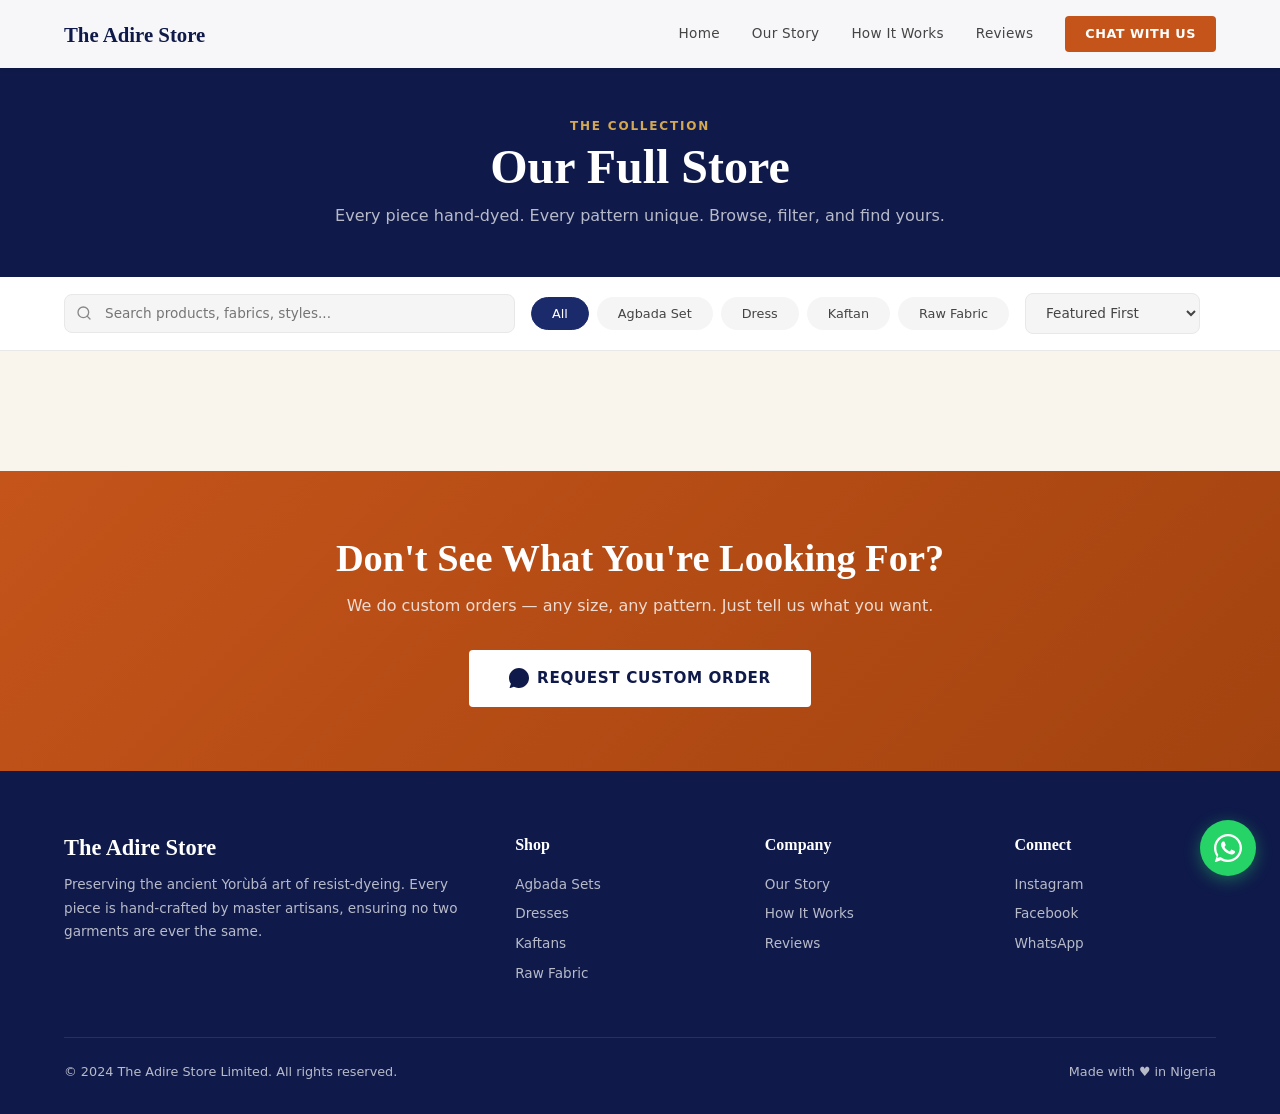
==== commit 9952710d: "adirestore v2" ====
--- a/catalogue.html
+++ b/catalogue.html
@@ -3,7 +3,7 @@
 <head>
   <meta charset="UTF-8">
   <meta name="viewport" content="width=device-width, initial-scale=1.0">
-  <meta http-equiv="Content-Security-Policy" content="default-src 'self'; script-src 'self' 'unsafe-inline' https://cdn.amplitude.com; style-src 'self' 'unsafe-inline' https://fonts.googleapis.com; font-src https://fonts.gstatic.com; img-src 'self' https://images.pexels.com data:; connect-src 'self' https://*.amplitude.com;">
+  <meta http-equiv="Content-Security-Policy" content="default-src 'self'; script-src 'self' 'unsafe-inline' https://cdn.amplitude.com; style-src 'self' 'unsafe-inline' https://fonts.googleapis.com; font-src https://fonts.gstatic.com; img-src 'self' https://images.pexels.com https://*.pexels.com data:; connect-src 'self' https://*.amplitude.com;">
   <title>Shop All — The Adire Store Limited</title>
   <meta name="description" content="Browse our full collection of authentic hand-dyed Adire clothing. Agbada sets, dresses, kaftans, and raw fabric from Nigerian master artisans.">
   <meta property="og:title" content="Shop All — The Adire Store Limited">
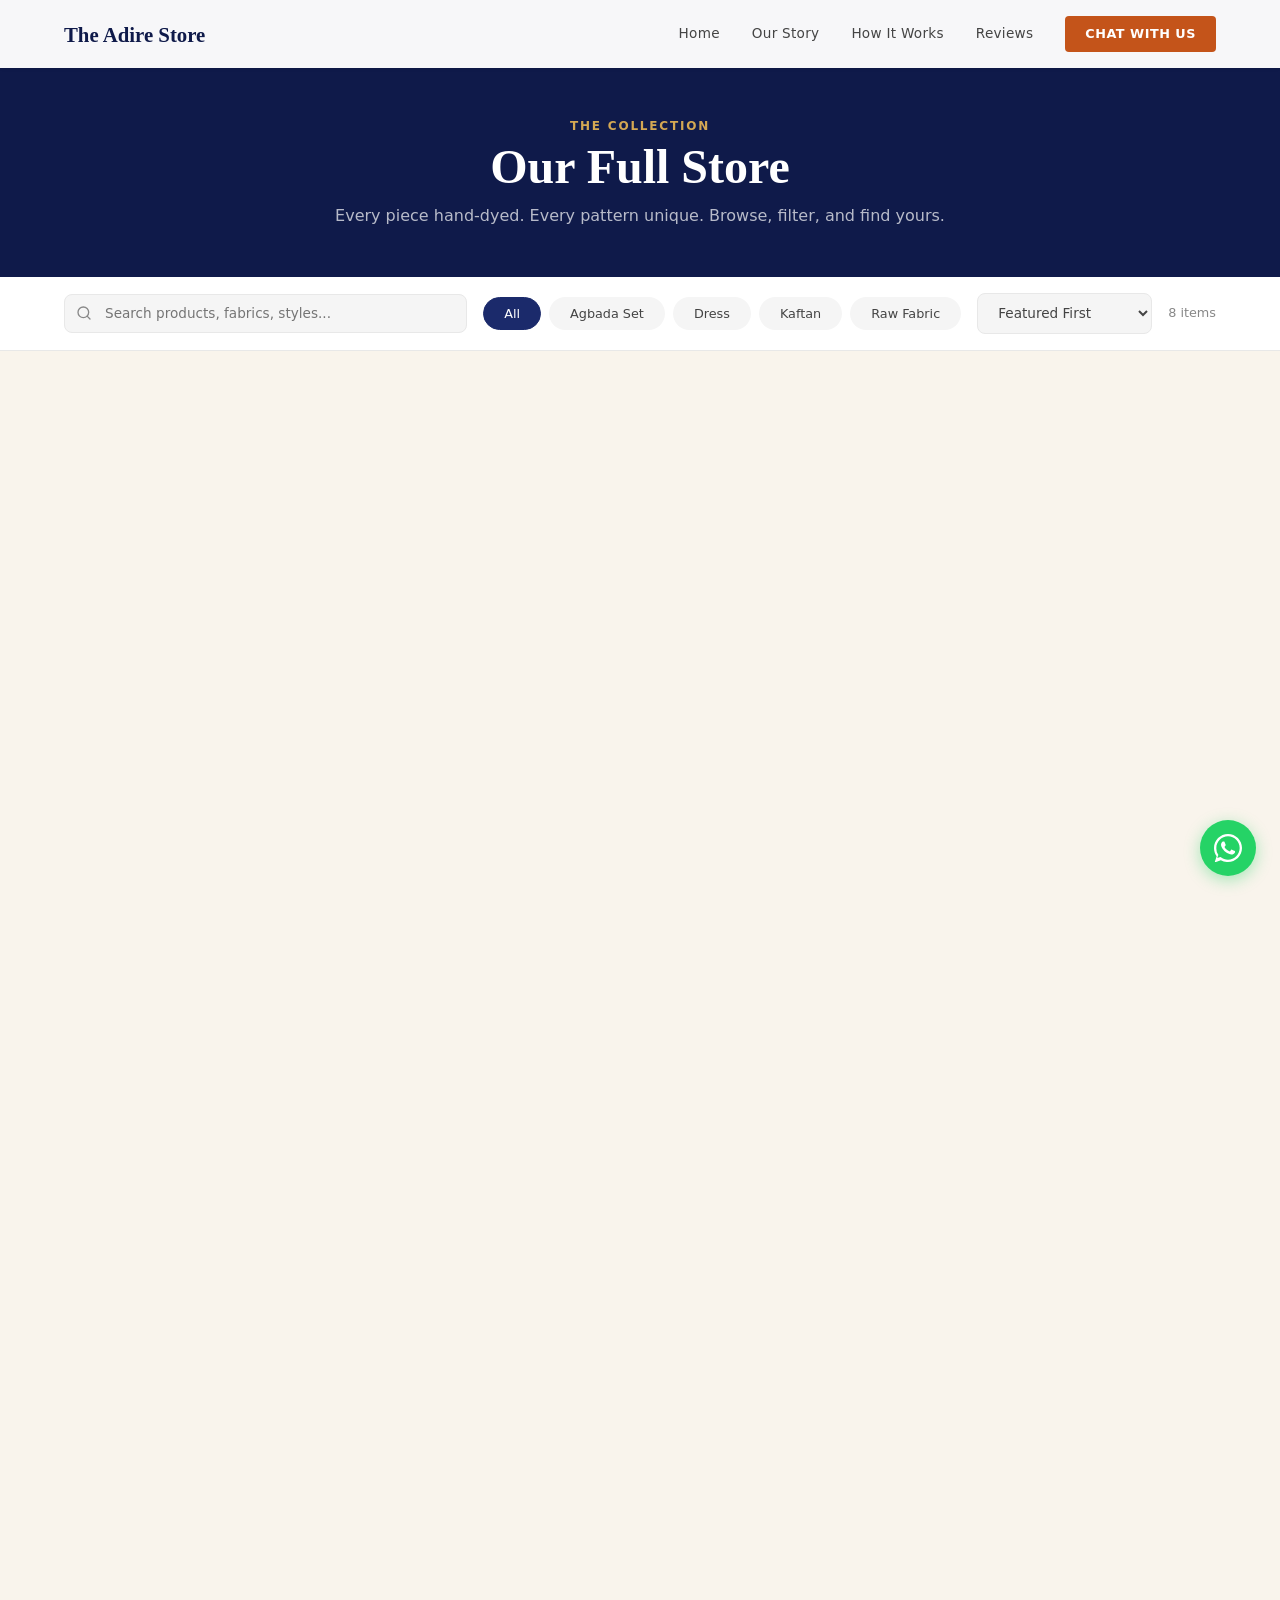
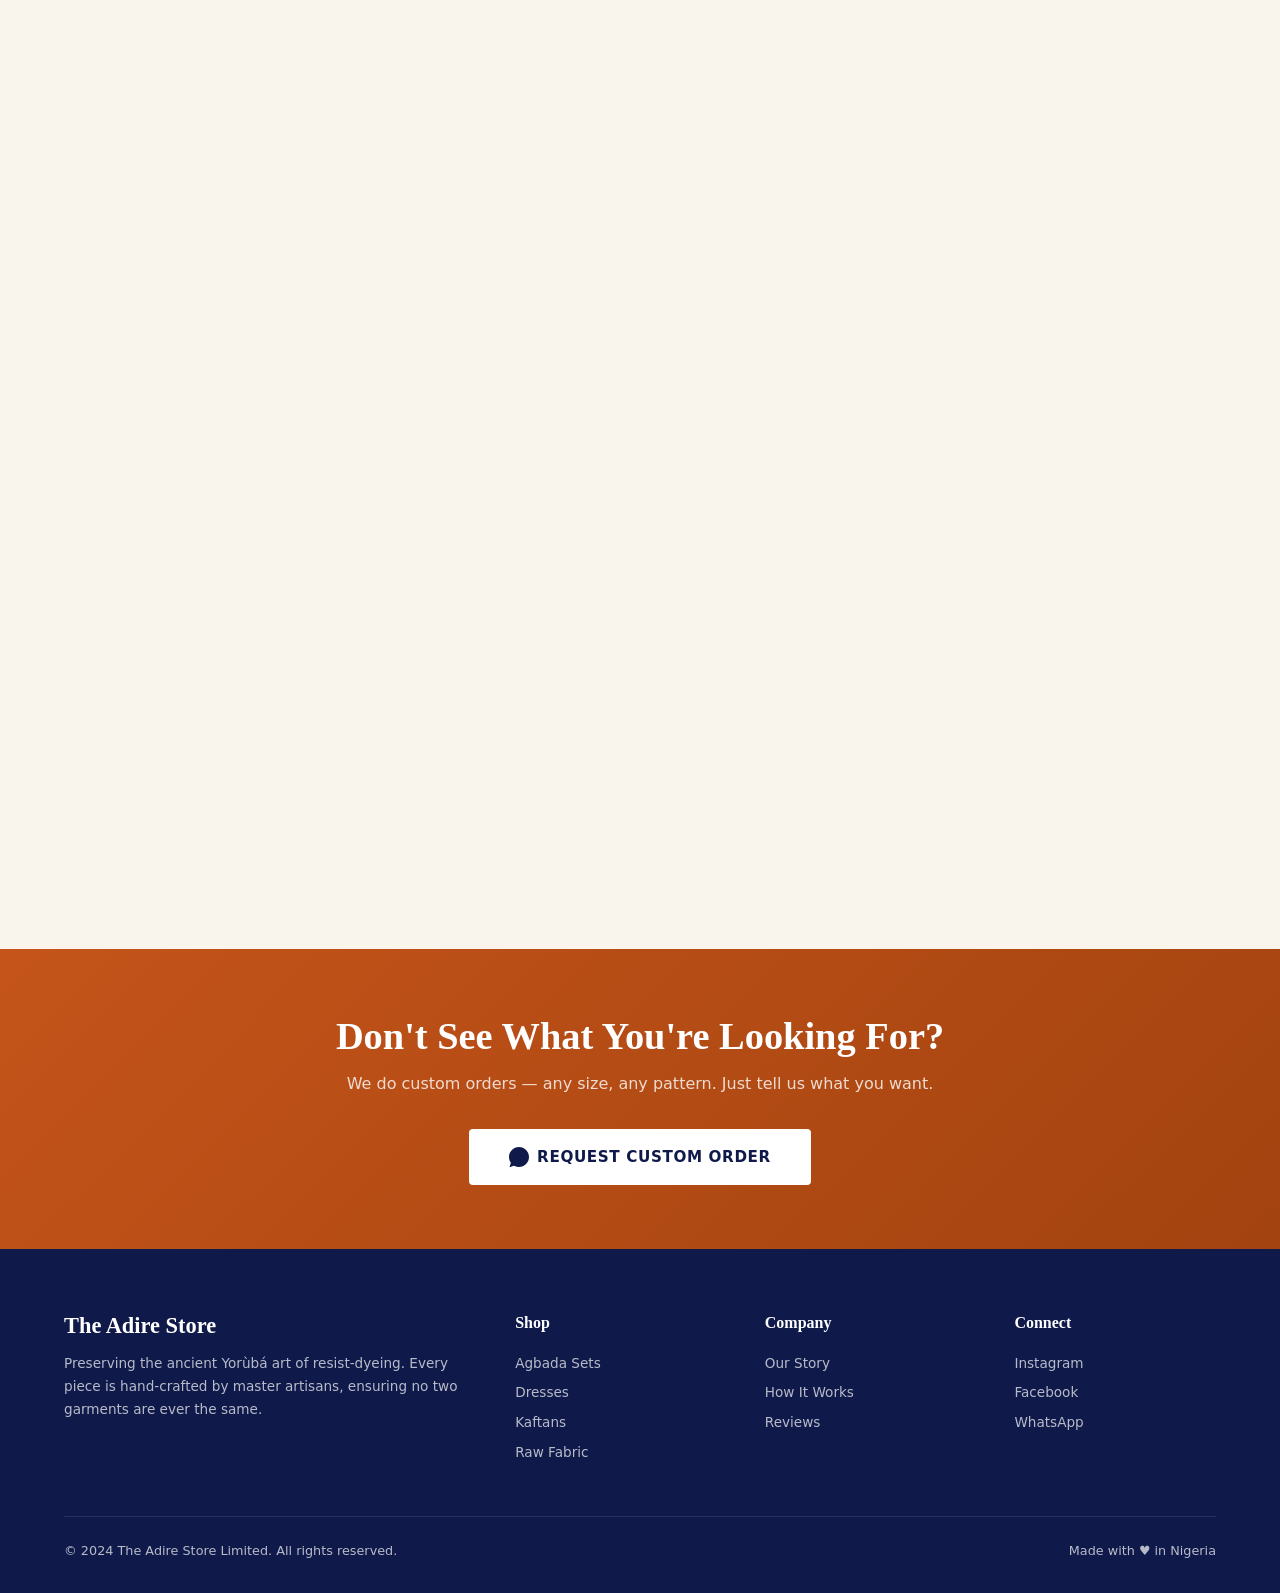
==== commit 62537d70: "adirestore v2" ====
--- a/catalogue.html
+++ b/catalogue.html
@@ -3,7 +3,7 @@
 <head>
   <meta charset="UTF-8">
   <meta name="viewport" content="width=device-width, initial-scale=1.0">
-  <meta http-equiv="Content-Security-Policy" content="default-src 'self'; script-src 'self' 'unsafe-inline' https://cdn.amplitude.com; style-src 'self' 'unsafe-inline' https://fonts.googleapis.com; font-src https://fonts.gstatic.com; img-src 'self' https://images.pexels.com https://*.pexels.com data:; connect-src 'self' https://*.amplitude.com;">
+  <meta http-equiv="Content-Security-Policy" content="default-src 'self'; script-src 'self' 'unsafe-inline'; style-src 'self' 'unsafe-inline' https://fonts.googleapis.com; font-src https://fonts.gstatic.com; img-src 'self' https://images.pexels.com https://*.pexels.com data:;">
   <title>Shop All — The Adire Store Limited</title>
   <meta name="description" content="Browse our full collection of authentic hand-dyed Adire clothing. Agbada sets, dresses, kaftans, and raw fabric from Nigerian master artisans.">
   <meta property="og:title" content="Shop All — The Adire Store Limited">
@@ -142,107 +142,105 @@
 </div>
 
 <!-- Scripts -->
-<script src="js/security.js" data-adire-safe></script>
 <script src="js/store.js" data-adire-safe></script>
-<script src="js/analytics.js" data-adire-safe></script>
 <script data-adire-safe>
 (function(){
   'use strict';
 
+  var entityMap = { '&': '&amp;', '<': '&lt;', '>': '&gt;', '"': '&quot;', "'": '&#39;', '/': '&#x2F;' };
+  function safeText(str) { return String(str).replace(/[&<>"'\/]/g, function(s) { return entityMap[s]; }); }
+  function safeParam(key) {
+    var params = new URLSearchParams(window.location.search);
+    var val = params.get(key);
+    if (!val) return null;
+    return val.replace(/[<>"'`;(){}]/g, '');
+  }
+
   // --- WhatsApp links ---
-  const waLink = AdireStore.whatsAppGeneral();
+  var waLink = AdireStore.whatsAppGeneral();
   document.getElementById('waFloat').href = waLink;
   document.getElementById('ctaWhatsApp').href = waLink;
   document.getElementById('footerWhatsApp').href = waLink;
   document.getElementById('navWhatsApp').href = waLink;
-  document.getElementById('waFloat').addEventListener('click', () => AdireAnalytics.whatsAppFloatClicked());
 
   // --- Mobile nav ---
-  const toggle = document.getElementById('navToggle');
-  const links = document.getElementById('navLinks');
-  toggle.addEventListener('click', () => links.classList.toggle('open'));
-  links.querySelectorAll('a').forEach(a => a.addEventListener('click', () => links.classList.remove('open')));
+  var toggle = document.getElementById('navToggle');
+  var links = document.getElementById('navLinks');
+  toggle.addEventListener('click', function() { links.classList.toggle('open'); });
+  [].forEach.call(links.querySelectorAll('a'), function(a) { a.addEventListener('click', function() { links.classList.remove('open'); }); });
 
   // --- Category filters ---
-  const catFilter = document.getElementById('catFilter');
-  const cats = AdireStore.getCategories();
-  cats.forEach((label, key) => {
-    const btn = document.createElement('button');
+  var catFilter = document.getElementById('catFilter');
+  var cats = AdireStore.getCategories();
+  cats.forEach(function(label, key) {
+    var btn = document.createElement('button');
     btn.className = 'filter-btn';
     btn.dataset.cat = key;
     btn.textContent = label;
     catFilter.appendChild(btn);
   });
 
-  // Read URL params for deep-linking
-  let activeCat = safeParam('cat') || 'all';
-  let searchTerm = '';
-  let sortBy = 'featured';
-
-  // Set active cat from URL
-  catFilter.querySelectorAll('.filter-btn').forEach(b => {
+  var activeCat = safeParam('cat') || 'all';
+  var searchTerm = '';
+  var sortBy = 'featured';
+
+  [].forEach.call(catFilter.querySelectorAll('.filter-btn'), function(b) {
     b.classList.toggle('active', b.dataset.cat === activeCat);
   });
 
-  catFilter.addEventListener('click', e => {
+  catFilter.addEventListener('click', function(e) {
     if (!e.target.classList.contains('filter-btn')) return;
     activeCat = e.target.dataset.cat;
-    catFilter.querySelectorAll('.filter-btn').forEach(b => b.classList.toggle('active', b.dataset.cat === activeCat));
+    [].forEach.call(catFilter.querySelectorAll('.filter-btn'), function(b) { b.classList.toggle('active', b.dataset.cat === activeCat); });
     renderProducts();
-    AdireAnalytics.filterUsed(activeCat);
-  });
-
-  // --- Search (300ms debounce) ---
-  const searchInput = document.getElementById('searchInput');
-  let searchTimer;
-  searchInput.addEventListener('input', () => {
+  });
+
+  // --- Search ---
+  var searchInput = document.getElementById('searchInput');
+  var searchTimer;
+  searchInput.addEventListener('input', function() {
     clearTimeout(searchTimer);
-    searchTimer = setTimeout(() => {
+    searchTimer = setTimeout(function() {
       searchTerm = searchInput.value.trim();
       renderProducts();
-      if (searchTerm) AdireAnalytics.searchPerformed(searchTerm, getFilteredProducts().length);
     }, 300);
   });
 
   // --- Sort ---
-  const sortSelect = document.getElementById('sortSelect');
-  sortSelect.addEventListener('change', () => { sortBy = sortSelect.value; renderProducts(); });
+  var sortSelect = document.getElementById('sortSelect');
+  sortSelect.addEventListener('change', function() { sortBy = sortSelect.value; renderProducts(); });
 
   // --- Clear filters ---
-  document.getElementById('clearFilters').addEventListener('click', () => {
+  document.getElementById('clearFilters').addEventListener('click', function() {
     activeCat = 'all';
     searchTerm = '';
     searchInput.value = '';
     sortBy = 'featured';
     sortSelect.value = 'featured';
-    catFilter.querySelectorAll('.filter-btn').forEach(b => b.classList.toggle('active', b.dataset.cat === 'all'));
+    [].forEach.call(catFilter.querySelectorAll('.filter-btn'), function(b) { b.classList.toggle('active', b.dataset.cat === 'all'); });
     renderProducts();
   });
 
-  // --- Get filtered + sorted products ---
   function getFilteredProducts() {
-    let items = searchTerm ? AdireStore.search(searchTerm) : AdireStore.getAll();
-    if (activeCat !== 'all') items = items.filter(p => p.category === activeCat);
-
+    var items = searchTerm ? AdireStore.search(searchTerm) : AdireStore.getAll();
+    if (activeCat !== 'all') items = items.filter(function(p) { return p.category === activeCat; });
     switch (sortBy) {
-      case 'price-asc': items.sort((a, b) => a.price - b.price); break;
-      case 'price-desc': items.sort((a, b) => b.price - a.price); break;
-      case 'name-asc': items.sort((a, b) => a.name.localeCompare(b.name)); break;
-      case 'newest': items.sort((a, b) => new Date(b.createdAt) - new Date(a.createdAt)); break;
-      case 'featured': items.sort((a, b) => (b.featured ? 1 : 0) - (a.featured ? 1 : 0)); break;
+      case 'price-asc': items.sort(function(a, b) { return a.price - b.price; }); break;
+      case 'price-desc': items.sort(function(a, b) { return b.price - a.price; }); break;
+      case 'name-asc': items.sort(function(a, b) { return a.name.localeCompare(b.name); }); break;
+      case 'newest': items.sort(function(a, b) { return new Date(b.createdAt) - new Date(a.createdAt); }); break;
+      case 'featured': items.sort(function(a, b) { return (b.featured ? 1 : 0) - (a.featured ? 1 : 0); }); break;
     }
     return items;
   }
 
-  // --- Render ---
-  const grid = document.getElementById('productsGrid');
-  const empty = document.getElementById('emptyState');
-  const count = document.getElementById('resultsCount');
+  var grid = document.getElementById('productsGrid');
+  var empty = document.getElementById('emptyState');
+  var count = document.getElementById('resultsCount');
 
   function renderProducts() {
-    const items = getFilteredProducts();
-    count.textContent = `${items.length} item${items.length !== 1 ? 's' : ''}`;
-
+    var items = getFilteredProducts();
+    count.textContent = items.length + ' item' + (items.length !== 1 ? 's' : '');
     if (!items.length) {
       grid.style.display = 'none';
       empty.style.display = 'block';
@@ -251,103 +249,56 @@
     grid.style.display = '';
     empty.style.display = 'none';
     grid.innerHTML = items.map(productCardHTML).join('');
-
-    // Observe fade-in
-    grid.querySelectorAll('.fade-in').forEach(el => observer.observe(el));
+    [].forEach.call(grid.querySelectorAll('.fade-in'), function(el) { observer.observe(el); });
   }
 
   function productCardHTML(p) {
-    const badgeClass = p.badge === 'Limited' ? 'limited' : p.badge === 'New' ? 'new' : '';
-    const stockClass = p.stock === 'limited' ? 'limited' : p.stock === 'out' ? 'out' : 'available';
-    return `
-    <div class="product-card fade-in" data-sku="${safeText(p.sku)}">
-      <div class="product-card-img">
-        ${p.badge ? `<span class="product-badge ${badgeClass}">${safeText(p.badge)}</span>` : ''}
-        <img src="${safeText(p.image)}" alt="${safeText(p.name)}" loading="lazy">
-      </div>
-      <div class="product-card-body">
-        <div style="display:flex;align-items:center;gap:0.5rem;margin-bottom:0.25rem">
-          <span class="product-card-cat" style="margin-bottom:0">${safeText(p.categoryLabel)}</span>
-          <span class="stock-pill ${stockClass}">${p.stock === 'available' ? 'In Stock' : p.stock === 'limited' ? 'Limited' : 'Sold Out'}</span>
-        </div>
-        <div class="product-card-name">${safeText(p.name)}</div>
-        <div class="product-card-desc">${safeText(p.shortDesc)}</div>
-        <div class="product-card-footer">
-          <span class="product-card-price">${AdireStore.formatPrice(p.price)}</span>
-          <span class="product-card-action">
-            <svg viewBox="0 0 24 24" fill="none" stroke-width="2" stroke-linecap="round"><path d="M5 12h14M12 5l7 7-7 7"/></svg>
-          </span>
-        </div>
-      </div>
-    </div>`;
+    var badgeClass = p.badge === 'Limited' ? 'limited' : p.badge === 'New' ? 'new' : '';
+    var stockClass = p.stock === 'limited' ? 'limited' : p.stock === 'out' ? 'out' : 'available';
+    return '<div class="product-card fade-in" data-sku="' + safeText(p.sku) + '"><div class="product-card-img">' + (p.badge ? '<span class="product-badge ' + badgeClass + '">' + safeText(p.badge) + '</span>' : '') + '<img src="' + safeText(p.image) + '" alt="' + safeText(p.name) + '" loading="lazy"></div><div class="product-card-body"><div style="display:flex;align-items:center;gap:0.5rem;margin-bottom:0.25rem"><span class="product-card-cat" style="margin-bottom:0">' + safeText(p.categoryLabel) + '</span><span class="stock-pill ' + stockClass + '">' + (p.stock === 'available' ? 'In Stock' : p.stock === 'limited' ? 'Limited' : 'Sold Out') + '</span></div><div class="product-card-name">' + safeText(p.name) + '</div><div class="product-card-desc">' + safeText(p.shortDesc) + '</div><div class="product-card-footer"><span class="product-card-price">' + AdireStore.formatPrice(p.price) + '</span><span class="product-card-action"><svg viewBox="0 0 24 24" fill="none" stroke-width="2" stroke-linecap="round"><path d="M5 12h14M12 5l7 7-7 7"/></svg></span></div></div></div>';
   }
 
   renderProducts();
 
-  // --- Product modal ---
-  const overlay = document.getElementById('modalOverlay');
-  const modal = document.getElementById('modal');
-
-  grid.addEventListener('click', e => {
-    const card = e.target.closest('.product-card');
+  var overlay = document.getElementById('modalOverlay');
+  var modal = document.getElementById('modal');
+
+  grid.addEventListener('click', function(e) {
+    var card = e.target.closest('.product-card');
     if (!card) return;
-    const p = AdireStore.getBySku(card.dataset.sku);
+    var p = AdireStore.getBySku(card.dataset.sku);
     if (!p) return;
     openModal(p);
   });
 
   function openModal(p) {
-    AdireAnalytics.productViewed(p);
-    modal.innerHTML = `
-      <div class="modal-img"><img src="${safeText(p.image)}" alt="${safeText(p.name)}"></div>
-      <div class="modal-body">
-        <button class="modal-close" id="modalClose"><svg viewBox="0 0 24 24" fill="none" stroke="currentColor" stroke-width="2"><path d="M18 6L6 18M6 6l12 12"/></svg></button>
-        <div class="modal-cat">${safeText(p.categoryLabel)} · <span class="stock-pill ${p.stock}">${p.stock === 'available' ? 'In Stock' : p.stock === 'limited' ? 'Limited' : 'Sold Out'}</span></div>
-        <h3 class="modal-name">${safeText(p.name)}</h3>
-        <div style="font-size:0.75rem;color:var(--gray-500);margin-bottom:0.5rem">SKU: ${safeText(p.sku)}</div>
-        <div class="modal-price">${AdireStore.formatPrice(p.price)}</div>
-        <p class="modal-desc">${safeText(p.description)}</p>
-        <div class="modal-tags">${p.tags.map(t => `<span class="modal-tag">${safeText(t)}</span>`).join('')}</div>
-        <label style="font-size:0.75rem;font-weight:600;color:var(--gray-700);margin-bottom:0.35rem;display:block">SELECT SIZE</label>
-        <div class="modal-sizes">${p.sizes.map((s,i) => `<button class="size-btn${i===0?' selected':''}" data-size="${safeText(s)}">${safeText(s)}</button>`).join('')}</div>
-        <a class="btn btn-whatsapp btn-lg" id="modalOrder" href="${AdireStore.whatsAppLink(p, p.sizes[0])}" target="_blank" rel="noopener" style="width:100%">
-          <svg width="18" height="18" viewBox="0 0 24 24" fill="currentColor"><path d="M17.472 14.382c-.297-.149-1.758-.867-2.03-.967-.273-.099-.471-.148-.67.15-.197.297-.767.966-.94 1.164-.173.199-.347.223-.644.075-.297-.15-1.255-.463-2.39-1.475-.883-.788-1.48-1.761-1.653-2.059-.173-.297-.018-.458.13-.606.134-.133.298-.347.446-.52.149-.174.198-.298.298-.497.099-.198.05-.371-.025-.52-.075-.149-.669-1.612-.916-2.207-.242-.579-.487-.5-.669-.51-.173-.008-.371-.01-.57-.01-.198 0-.52.074-.792.372-.272.297-1.04 1.016-1.04 2.479 0 1.462 1.065 2.875 1.213 3.074.149.198 2.096 3.2 5.077 4.487.709.306 1.262.489 1.694.625.712.227 1.36.195 1.871.118.571-.085 1.758-.719 2.006-1.413.248-.694.248-1.289.173-1.413-.074-.124-.272-.198-.57-.347z"/><path d="M12 0C5.373 0 0 5.373 0 12c0 2.625.846 5.059 2.284 7.034L.789 23.492a.5.5 0 00.61.609l4.458-1.495A11.952 11.952 0 0012 24c6.627 0 12-5.373 12-12S18.627 0 12 0z"/></svg>
-          Order via WhatsApp
-        </a>
-      </div>`;
+    modal.innerHTML = '<div class="modal-img"><img src="' + safeText(p.image) + '" alt="' + safeText(p.name) + '"></div><div class="modal-body"><button class="modal-close" id="modalClose"><svg viewBox="0 0 24 24" fill="none" stroke="currentColor" stroke-width="2"><path d="M18 6L6 18M6 6l12 12"/></svg></button><div class="modal-cat">' + safeText(p.categoryLabel) + ' \u00b7 <span class="stock-pill ' + p.stock + '">' + (p.stock === 'available' ? 'In Stock' : p.stock === 'limited' ? 'Limited' : 'Sold Out') + '</span></div><h3 class="modal-name">' + safeText(p.name) + '</h3><div style="font-size:0.75rem;color:var(--gray-500);margin-bottom:0.5rem">SKU: ' + safeText(p.sku) + '</div><div class="modal-price">' + AdireStore.formatPrice(p.price) + '</div><p class="modal-desc">' + safeText(p.description) + '</p><div class="modal-tags">' + p.tags.map(function(t) { return '<span class="modal-tag">' + safeText(t) + '</span>'; }).join('') + '</div><label style="font-size:0.75rem;font-weight:600;color:var(--gray-700);margin-bottom:0.35rem;display:block">SELECT SIZE</label><div class="modal-sizes">' + p.sizes.map(function(s, i) { return '<button class="size-btn' + (i === 0 ? ' selected' : '') + '" data-size="' + safeText(s) + '">' + safeText(s) + '</button>'; }).join('') + '</div><a class="btn btn-whatsapp btn-lg" id="modalOrder" href="' + AdireStore.whatsAppLink(p, p.sizes[0]) + '" target="_blank" rel="noopener" style="width:100%"><svg width="18" height="18" viewBox="0 0 24 24" fill="currentColor"><path d="M17.472 14.382c-.297-.149-1.758-.867-2.03-.967-.273-.099-.471-.148-.67.15-.197.297-.767.966-.94 1.164-.173.199-.347.223-.644.075-.297-.15-1.255-.463-2.39-1.475-.883-.788-1.48-1.761-1.653-2.059-.173-.297-.018-.458.13-.606.134-.133.298-.347.446-.52.149-.174.198-.298.298-.497.099-.198.05-.371-.025-.52-.075-.149-.669-1.612-.916-2.207-.242-.579-.487-.5-.669-.51-.173-.008-.371-.01-.57-.01-.198 0-.52.074-.792.372-.272.297-1.04 1.016-1.04 2.479 0 1.462 1.065 2.875 1.213 3.074.149.198 2.096 3.2 5.077 4.487.709.306 1.262.489 1.694.625.712.227 1.36.195 1.871.118.571-.085 1.758-.719 2.006-1.413.248-.694.248-1.289.173-1.413-.074-.124-.272-.198-.57-.347z"/><path d="M12 0C5.373 0 0 5.373 0 12c0 2.625.846 5.059 2.284 7.034L.789 23.492a.5.5 0 00.61.609l4.458-1.495A11.952 11.952 0 0012 24c6.627 0 12-5.373 12-12S18.627 0 12 0z"/></svg> Order via WhatsApp</a></div>';
     overlay.classList.add('open');
     document.body.style.overflow = 'hidden';
 
     document.getElementById('modalClose').addEventListener('click', closeModal);
-    overlay.addEventListener('click', e => { if (e.target === overlay) closeModal(); });
-
-    let selectedSize = p.sizes[0];
-    modal.querySelectorAll('.size-btn').forEach(btn => {
-      btn.addEventListener('click', () => {
-        modal.querySelectorAll('.size-btn').forEach(b => b.classList.remove('selected'));
+    overlay.addEventListener('click', function(e) { if (e.target === overlay) closeModal(); });
+
+    var selectedSize = p.sizes[0];
+    [].forEach.call(modal.querySelectorAll('.size-btn'), function(btn) {
+      btn.addEventListener('click', function() {
+        [].forEach.call(modal.querySelectorAll('.size-btn'), function(b) { b.classList.remove('selected'); });
         btn.classList.add('selected');
         selectedSize = btn.dataset.size;
         document.getElementById('modalOrder').href = AdireStore.whatsAppLink(p, selectedSize);
       });
     });
-
-    document.getElementById('modalOrder').addEventListener('click', () => AdireAnalytics.orderInitiated(p, selectedSize));
   }
 
   function closeModal() {
     overlay.classList.remove('open');
     document.body.style.overflow = '';
   }
-  document.addEventListener('keydown', e => { if (e.key === 'Escape') closeModal(); });
-
-  // --- Intersection Observer ---
-  const observer = new IntersectionObserver((entries) => {
-    entries.forEach(e => { if (e.isIntersecting) { e.target.classList.add('visible'); observer.unobserve(e.target); } });
+  document.addEventListener('keydown', function(e) { if (e.key === 'Escape') closeModal(); });
+
+  var observer = new IntersectionObserver(function(entries) {
+    entries.forEach(function(e) { if (e.isIntersecting) { e.target.classList.add('visible'); observer.unobserve(e.target); } });
   }, { threshold: 0.1 });
-
-  // --- Analytics ---
-  AdireAnalytics.catalogueViewed();
-  AdireAnalytics.pageView('Catalogue');
 
 })();
 </script>
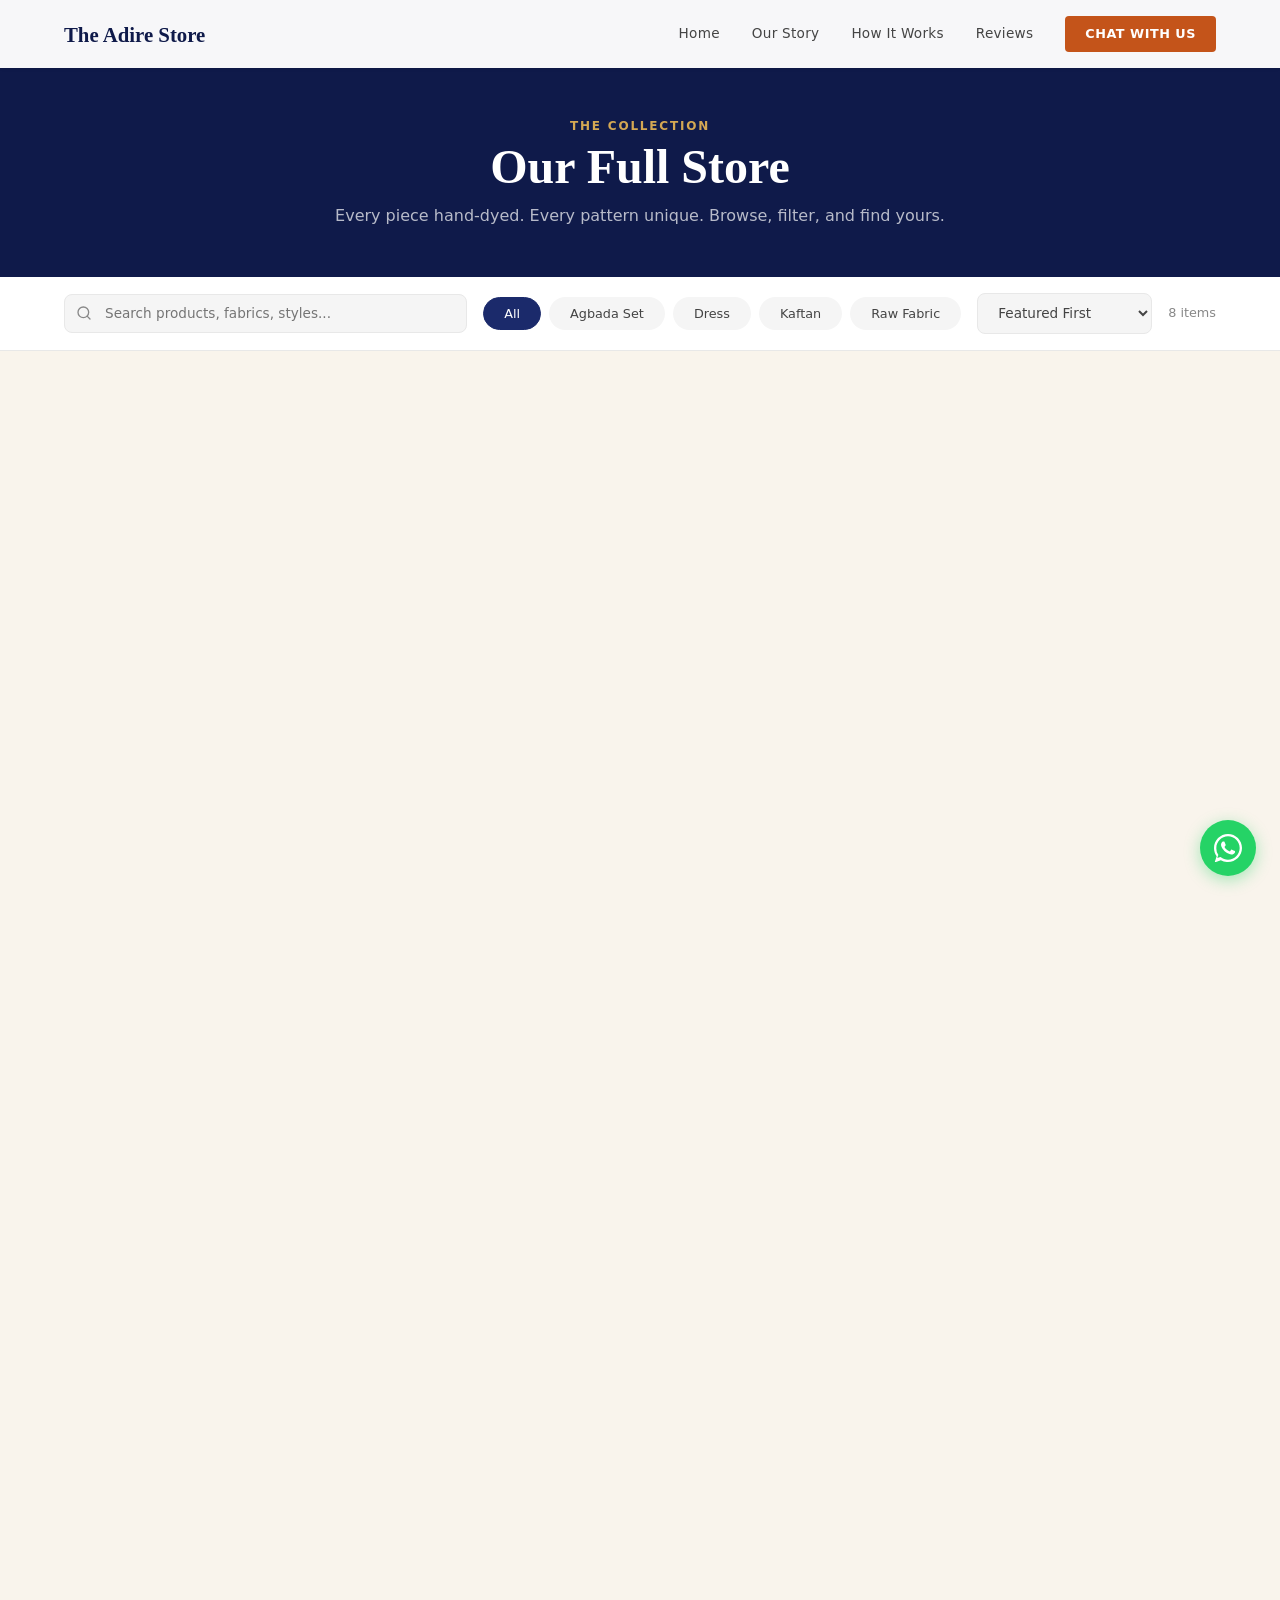
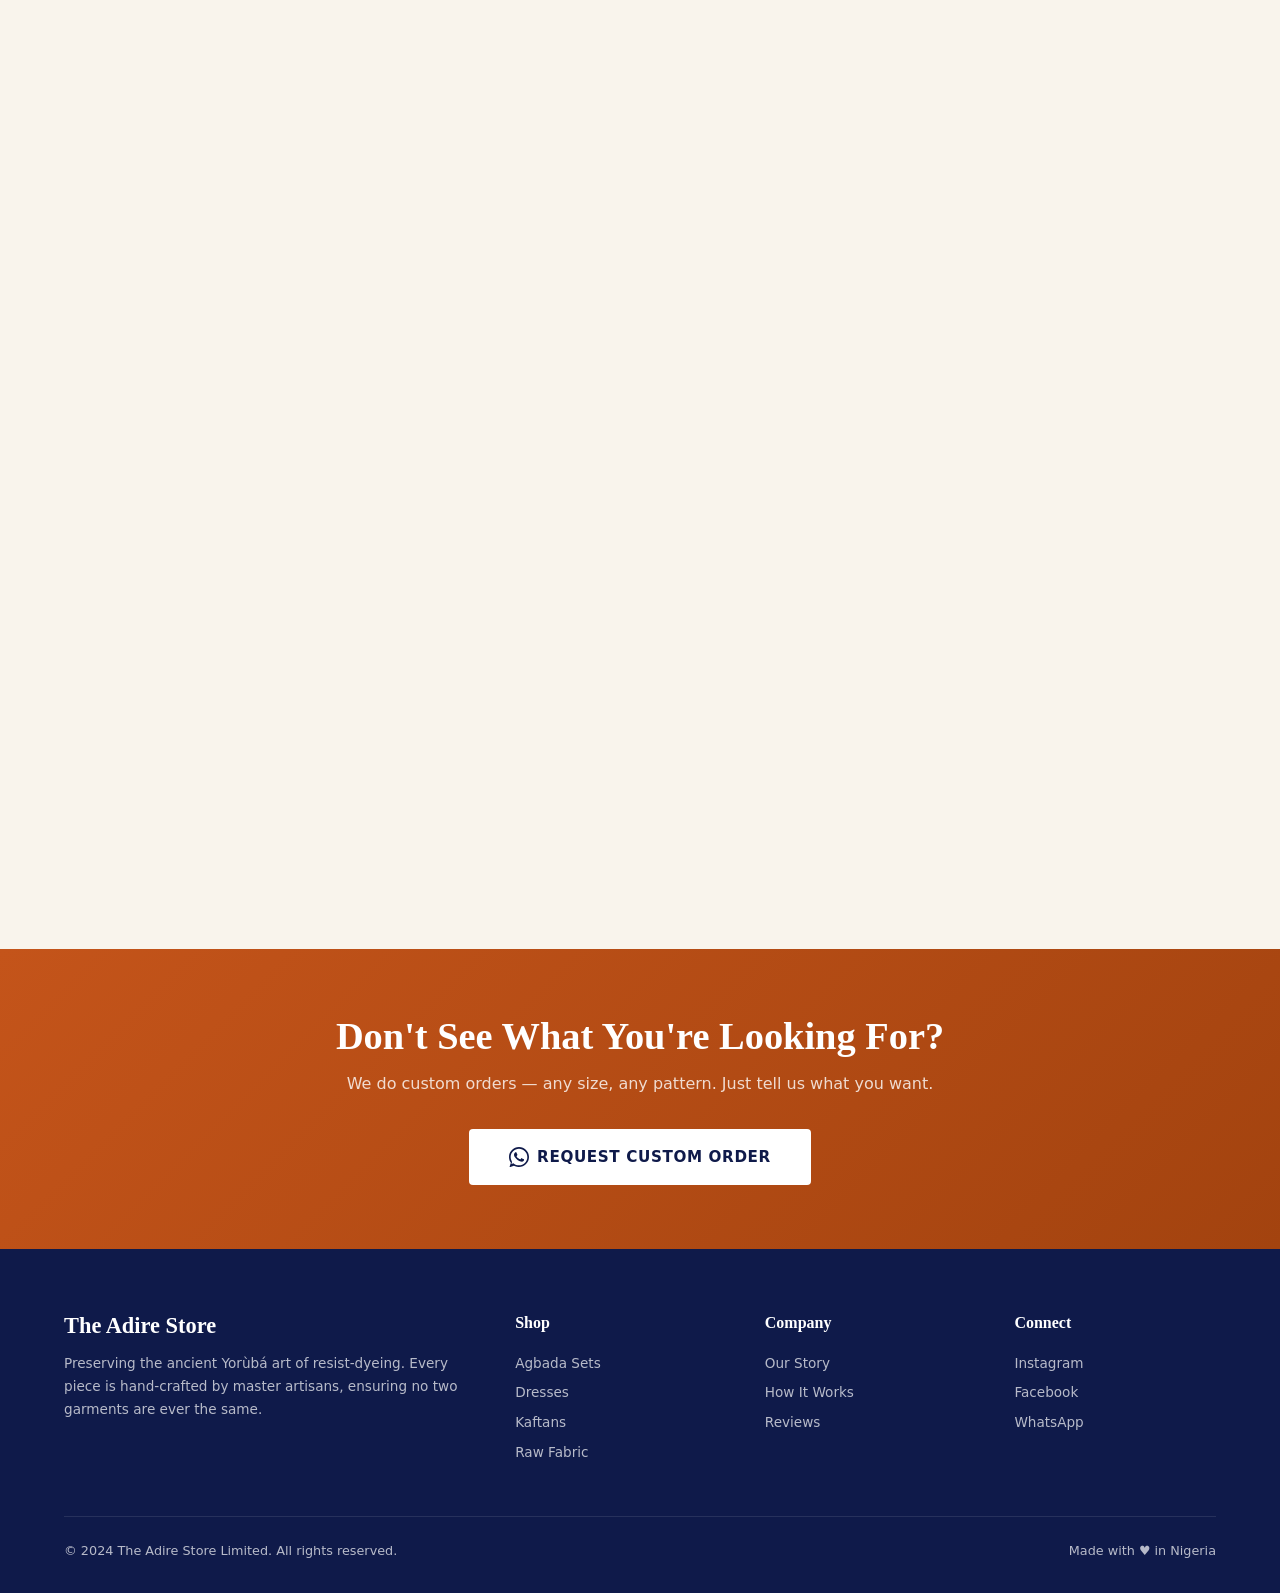
==== commit bb7bf63c: "Fix product display bug, rewrite frontend with inline JS, add admin panel" ====
--- a/catalogue.html
+++ b/catalogue.html
@@ -9,8 +9,8 @@
   <meta property="og:title" content="Shop All — The Adire Store Limited">
   <meta property="og:description" content="Browse our full collection of authentic hand-dyed Adire clothing.">
   <meta property="og:type" content="website">
-  <meta property="og:url" content="https://theadirestore.com/catalogue.html">
-  <link rel="canonical" href="https://theadirestore.com/catalogue.html">
+  <meta property="og:url" content="https://adirestore.vercel.app/catalogue">
+  <link rel="canonical" href="https://adirestore.vercel.app/catalogue">
   <link rel="preconnect" href="https://fonts.googleapis.com">
   <link rel="preconnect" href="https://fonts.gstatic.com" crossorigin>
   <link href="https://fonts.googleapis.com/css2?family=Cormorant+Garamond:ital,wght@0,400;0,600;0,700;1,400;1,600&family=Inter:wght@400;500;600;700&display=swap" rel="stylesheet">
@@ -18,7 +18,6 @@
 </head>
 <body>
 
-<!-- Navigation -->
 <nav class="nav scrolled" id="nav">
   <div class="nav-inner">
     <a href="index.html" class="nav-logo" style="color:var(--indigo-deep)">The Adire Store</a>
@@ -37,7 +36,6 @@
   </div>
 </nav>
 
-<!-- Catalogue Hero -->
 <div class="catalogue-hero">
   <div class="container">
     <span class="eyebrow" style="color:var(--gold)">The Collection</span>
@@ -46,7 +44,6 @@
   </div>
 </div>
 
-<!-- Sticky Toolbar -->
 <div class="catalogue-toolbar">
   <div class="container">
     <div class="toolbar-inner">
@@ -69,7 +66,6 @@
   </div>
 </div>
 
-<!-- Products Grid -->
 <section style="padding:2.5rem 0 5rem;background:var(--cream)">
   <div class="container">
     <div class="products-grid" id="productsGrid"></div>
@@ -82,21 +78,19 @@
   </div>
 </section>
 
-<!-- CTA -->
 <div class="cta-band">
   <div class="container">
     <h2>Don't See What You're Looking For?</h2>
     <p>We do custom orders — any size, any pattern. Just tell us what you want.</p>
     <div class="cta-btns">
       <a id="ctaWhatsApp" href="#" class="btn btn-white btn-lg" target="_blank" rel="noopener">
-        <svg width="20" height="20" viewBox="0 0 24 24" fill="currentColor"><path d="M17.472 14.382c-.297-.149-1.758-.867-2.03-.967-.273-.099-.471-.148-.67.15-.197.297-.767.966-.94 1.164-.173.199-.347.223-.644.075-.297-.15-1.255-.463-2.39-1.475-.883-.788-1.48-1.761-1.653-2.059-.173-.297-.018-.458.13-.606.134-.133.298-.347.446-.52.149-.174.198-.298.298-.497.099-.198.05-.371-.025-.52-.075-.149-.669-1.612-.916-2.207-.242-.579-.487-.5-.669-.51-.173-.008-.371-.01-.57-.01-.198 0-.52.074-.792.372-.272.297-1.04 1.016-1.04 2.479 0 1.462 1.065 2.875 1.213 3.074.149.198 2.096 3.2 5.077 4.487.709.306 1.262.489 1.694.625.712.227 1.36.195 1.871.118.571-.085 1.758-.719 2.006-1.413.248-.694.248-1.289.173-1.413-.074-.124-.272-.198-.57-.347z"/><path d="M12 0C5.373 0 0 5.373 0 12c0 2.625.846 5.059 2.284 7.034L.789 23.492a.5.5 0 00.61.609l4.458-1.495A11.952 11.952 0 0012 24c6.627 0 12-5.373 12-12S18.627 0 12 0z"/></svg>
+        <svg width="20" height="20" viewBox="0 0 24 24" fill="currentColor"><path d="M17.472 14.382c-.297-.149-1.758-.867-2.03-.967-.273-.099-.471-.148-.67.15-.197.297-.767.966-.94 1.164-.173.199-.347.223-.644.075-.297-.15-1.255-.463-2.39-1.475-.883-.788-1.48-1.761-1.653-2.059-.173-.297-.018-.458.13-.606.134-.133.298-.347.446-.52.149-.174.198-.298.298-.497.099-.198.05-.371-.025-.52-.075-.149-.669-1.612-.916-2.207-.242-.579-.487-.5-.669-.51-.173-.008-.371-.01-.57-.01-.198 0-.52.074-.792.372-.272.297-1.04 1.016-1.04 2.479 0 1.462 1.065 2.875 1.213 3.074.149.198 2.096 3.2 5.077 4.487.709.306 1.262.489 1.694.625.712.227 1.36.195 1.871.118.571-.085 1.758-.719 2.006-1.413.248-.694.248-1.289.173-1.413-.074-.124-.272-.198-.57-.347z"/><path d="M12 0C5.373 0 0 5.373 0 12c0 2.625.846 5.059 2.284 7.034L.789 23.492a.5.5 0 00.61.609l4.458-1.495A11.952 11.952 0 0012 24c6.627 0 12-5.373 12-12S18.627 0 12 0zm0 22c-2.29 0-4.404-.763-6.102-2.048l-.426-.324-2.628.881.881-2.628-.324-.426A9.935 9.935 0 012 12C2 6.486 6.486 2 12 2s10 4.486 10 10-4.486 10-10 10z"/></svg>
         Request Custom Order
       </a>
     </div>
   </div>
 </div>
 
-<!-- Footer -->
 <footer class="footer">
   <div class="container">
     <div class="footer-grid">
@@ -131,52 +125,51 @@
   </div>
 </footer>
 
-<!-- WhatsApp Float -->
 <a class="wa-float" id="waFloat" href="#" target="_blank" rel="noopener" aria-label="Chat on WhatsApp">
   <svg viewBox="0 0 24 24" fill="white"><path d="M17.472 14.382c-.297-.149-1.758-.867-2.03-.967-.273-.099-.471-.148-.67.15-.197.297-.767.966-.94 1.164-.173.199-.347.223-.644.075-.297-.15-1.255-.463-2.39-1.475-.883-.788-1.48-1.761-1.653-2.059-.173-.297-.018-.458.13-.606.134-.133.298-.347.446-.52.149-.174.198-.298.298-.497.099-.198.05-.371-.025-.52-.075-.149-.669-1.612-.916-2.207-.242-.579-.487-.5-.669-.51-.173-.008-.371-.01-.57-.01-.198 0-.52.074-.792.372-.272.297-1.04 1.016-1.04 2.479 0 1.462 1.065 2.875 1.213 3.074.149.198 2.096 3.2 5.077 4.487.709.306 1.262.489 1.694.625.712.227 1.36.195 1.871.118.571-.085 1.758-.719 2.006-1.413.248-.694.248-1.289.173-1.413-.074-.124-.272-.198-.57-.347z"/><path d="M12 0C5.373 0 0 5.373 0 12c0 2.625.846 5.059 2.284 7.034L.789 23.492a.5.5 0 00.61.609l4.458-1.495A11.952 11.952 0 0012 24c6.627 0 12-5.373 12-12S18.627 0 12 0zm0 22c-2.29 0-4.404-.763-6.102-2.048l-.426-.324-2.628.881.881-2.628-.324-.426A9.935 9.935 0 012 12C2 6.486 6.486 2 12 2s10 4.486 10 10-4.486 10-10 10z"/></svg>
 </a>
 
-<!-- Product Modal -->
 <div class="modal-overlay" id="modalOverlay">
   <div class="modal" id="modal"></div>
 </div>
 
-<!-- Scripts -->
-<script src="js/store.js" data-adire-safe></script>
-<script data-adire-safe>
-(function(){
+<script src="js/store.js"></script>
+<script>
+(function () {
   'use strict';
 
-  var entityMap = { '&': '&amp;', '<': '&lt;', '>': '&gt;', '"': '&quot;', "'": '&#39;', '/': '&#x2F;' };
-  function safeText(str) { return String(str).replace(/[&<>"'\/]/g, function(s) { return entityMap[s]; }); }
+  function safeText(str) {
+    var m = { '&': '&amp;', '<': '&lt;', '>': '&gt;', '"': '&quot;', "'": '&#39;', '/': '&#x2F;' };
+    return String(str).replace(/[&<>"'\/]/g, function (s) { return m[s]; });
+  }
   function safeParam(key) {
-    var params = new URLSearchParams(window.location.search);
-    var val = params.get(key);
-    if (!val) return null;
-    return val.replace(/[<>"'`;(){}]/g, '');
-  }
-
-  // --- WhatsApp links ---
+    try {
+      var val = new URLSearchParams(window.location.search).get(key);
+      return val ? val.replace(/[<>"'`;(){}]/g, '') : null;
+    } catch (e) { return null; }
+  }
+
   var waLink = AdireStore.whatsAppGeneral();
   document.getElementById('waFloat').href = waLink;
   document.getElementById('ctaWhatsApp').href = waLink;
   document.getElementById('footerWhatsApp').href = waLink;
   document.getElementById('navWhatsApp').href = waLink;
 
-  // --- Mobile nav ---
   var toggle = document.getElementById('navToggle');
   var links = document.getElementById('navLinks');
-  toggle.addEventListener('click', function() { links.classList.toggle('open'); });
-  [].forEach.call(links.querySelectorAll('a'), function(a) { a.addEventListener('click', function() { links.classList.remove('open'); }); });
-
-  // --- Category filters ---
+  toggle.addEventListener('click', function () { links.classList.toggle('open'); });
+  Array.prototype.forEach.call(links.querySelectorAll('a'), function (a) {
+    a.addEventListener('click', function () { links.classList.remove('open'); });
+  });
+
   var catFilter = document.getElementById('catFilter');
-  var cats = AdireStore.getCategories();
-  cats.forEach(function(label, key) {
+  var allCats = AdireStore.getCategories();
+  var catKeys = Object.keys(allCats);
+  catKeys.forEach(function (key) {
     var btn = document.createElement('button');
     btn.className = 'filter-btn';
     btn.dataset.cat = key;
-    btn.textContent = label;
+    btn.textContent = allCats[key];
     catFilter.appendChild(btn);
   });
 
@@ -184,54 +177,58 @@
   var searchTerm = '';
   var sortBy = 'featured';
 
-  [].forEach.call(catFilter.querySelectorAll('.filter-btn'), function(b) {
+  Array.prototype.forEach.call(catFilter.querySelectorAll('.filter-btn'), function (b) {
     b.classList.toggle('active', b.dataset.cat === activeCat);
   });
 
-  catFilter.addEventListener('click', function(e) {
+  catFilter.addEventListener('click', function (e) {
     if (!e.target.classList.contains('filter-btn')) return;
     activeCat = e.target.dataset.cat;
-    [].forEach.call(catFilter.querySelectorAll('.filter-btn'), function(b) { b.classList.toggle('active', b.dataset.cat === activeCat); });
+    Array.prototype.forEach.call(catFilter.querySelectorAll('.filter-btn'), function (b) {
+      b.classList.toggle('active', b.dataset.cat === activeCat);
+    });
     renderProducts();
   });
 
-  // --- Search ---
   var searchInput = document.getElementById('searchInput');
   var searchTimer;
-  searchInput.addEventListener('input', function() {
+  searchInput.addEventListener('input', function () {
     clearTimeout(searchTimer);
-    searchTimer = setTimeout(function() {
+    searchTimer = setTimeout(function () {
       searchTerm = searchInput.value.trim();
       renderProducts();
     }, 300);
   });
 
-  // --- Sort ---
   var sortSelect = document.getElementById('sortSelect');
-  sortSelect.addEventListener('change', function() { sortBy = sortSelect.value; renderProducts(); });
-
-  // --- Clear filters ---
-  document.getElementById('clearFilters').addEventListener('click', function() {
+  sortSelect.addEventListener('change', function () { sortBy = sortSelect.value; renderProducts(); });
+
+  document.getElementById('clearFilters').addEventListener('click', function () {
     activeCat = 'all';
     searchTerm = '';
     searchInput.value = '';
     sortBy = 'featured';
     sortSelect.value = 'featured';
-    [].forEach.call(catFilter.querySelectorAll('.filter-btn'), function(b) { b.classList.toggle('active', b.dataset.cat === 'all'); });
+    Array.prototype.forEach.call(catFilter.querySelectorAll('.filter-btn'), function (b) {
+      b.classList.toggle('active', b.dataset.cat === 'all');
+    });
     renderProducts();
   });
 
   function getFilteredProducts() {
     var items = searchTerm ? AdireStore.search(searchTerm) : AdireStore.getAll();
-    if (activeCat !== 'all') items = items.filter(function(p) { return p.category === activeCat; });
+    if (activeCat !== 'all') {
+      items = items.filter(function (p) { return p.category === activeCat; });
+    }
+    var copy = items.slice();
     switch (sortBy) {
-      case 'price-asc': items.sort(function(a, b) { return a.price - b.price; }); break;
-      case 'price-desc': items.sort(function(a, b) { return b.price - a.price; }); break;
-      case 'name-asc': items.sort(function(a, b) { return a.name.localeCompare(b.name); }); break;
-      case 'newest': items.sort(function(a, b) { return new Date(b.createdAt) - new Date(a.createdAt); }); break;
-      case 'featured': items.sort(function(a, b) { return (b.featured ? 1 : 0) - (a.featured ? 1 : 0); }); break;
+      case 'price-asc': copy.sort(function (a, b) { return a.price - b.price; }); break;
+      case 'price-desc': copy.sort(function (a, b) { return b.price - a.price; }); break;
+      case 'name-asc': copy.sort(function (a, b) { return a.name.localeCompare(b.name); }); break;
+      case 'newest': copy.sort(function (a, b) { return new Date(b.createdAt) - new Date(a.createdAt); }); break;
+      case 'featured': copy.sort(function (a, b) { return (b.featured ? 1 : 0) - (a.featured ? 1 : 0); }); break;
     }
-    return items;
+    return copy;
   }
 
   var grid = document.getElementById('productsGrid');
@@ -241,7 +238,7 @@
   function renderProducts() {
     var items = getFilteredProducts();
     count.textContent = items.length + ' item' + (items.length !== 1 ? 's' : '');
-    if (!items.length) {
+    if (items.length === 0) {
       grid.style.display = 'none';
       empty.style.display = 'block';
       return;
@@ -249,13 +246,29 @@
     grid.style.display = '';
     empty.style.display = 'none';
     grid.innerHTML = items.map(productCardHTML).join('');
-    [].forEach.call(grid.querySelectorAll('.fade-in'), function(el) { observer.observe(el); });
+    Array.prototype.forEach.call(grid.querySelectorAll('.fade-in'), function (el) { observer.observe(el); });
   }
 
   function productCardHTML(p) {
     var badgeClass = p.badge === 'Limited' ? 'limited' : p.badge === 'New' ? 'new' : '';
     var stockClass = p.stock === 'limited' ? 'limited' : p.stock === 'out' ? 'out' : 'available';
-    return '<div class="product-card fade-in" data-sku="' + safeText(p.sku) + '"><div class="product-card-img">' + (p.badge ? '<span class="product-badge ' + badgeClass + '">' + safeText(p.badge) + '</span>' : '') + '<img src="' + safeText(p.image) + '" alt="' + safeText(p.name) + '" loading="lazy"></div><div class="product-card-body"><div style="display:flex;align-items:center;gap:0.5rem;margin-bottom:0.25rem"><span class="product-card-cat" style="margin-bottom:0">' + safeText(p.categoryLabel) + '</span><span class="stock-pill ' + stockClass + '">' + (p.stock === 'available' ? 'In Stock' : p.stock === 'limited' ? 'Limited' : 'Sold Out') + '</span></div><div class="product-card-name">' + safeText(p.name) + '</div><div class="product-card-desc">' + safeText(p.shortDesc) + '</div><div class="product-card-footer"><span class="product-card-price">' + AdireStore.formatPrice(p.price) + '</span><span class="product-card-action"><svg viewBox="0 0 24 24" fill="none" stroke-width="2" stroke-linecap="round"><path d="M5 12h14M12 5l7 7-7 7"/></svg></span></div></div></div>';
+    var stockLabel = p.stock === 'available' ? 'In Stock' : p.stock === 'limited' ? 'Limited' : 'Sold Out';
+    return '<div class="product-card fade-in" data-sku="' + safeText(p.sku) + '">' +
+      '<div class="product-card-img">' +
+      (p.badge ? '<span class="product-badge ' + badgeClass + '">' + safeText(p.badge) + '</span>' : '') +
+      '<img src="' + safeText(p.image) + '" alt="' + safeText(p.name) + '" loading="lazy">' +
+      '</div>' +
+      '<div class="product-card-body">' +
+      '<div style="display:flex;align-items:center;gap:0.5rem;margin-bottom:0.25rem">' +
+      '<span class="product-card-cat" style="margin-bottom:0">' + safeText(p.categoryLabel) + '</span>' +
+      '<span class="stock-pill ' + stockClass + '">' + stockLabel + '</span>' +
+      '</div>' +
+      '<div class="product-card-name">' + safeText(p.name) + '</div>' +
+      '<div class="product-card-desc">' + safeText(p.shortDesc) + '</div>' +
+      '<div class="product-card-footer">' +
+      '<span class="product-card-price">' + AdireStore.formatPrice(p.price) + '</span>' +
+      '<span class="product-card-action"><svg viewBox="0 0 24 24" fill="none" stroke-width="2" stroke-linecap="round"><path d="M5 12h14M12 5l7 7-7 7"/></svg></span>' +
+      '</div></div></div>';
   }
 
   renderProducts();
@@ -263,7 +276,7 @@
   var overlay = document.getElementById('modalOverlay');
   var modal = document.getElementById('modal');
 
-  grid.addEventListener('click', function(e) {
+  grid.addEventListener('click', function (e) {
     var card = e.target.closest('.product-card');
     if (!card) return;
     var p = AdireStore.getBySku(card.dataset.sku);
@@ -272,17 +285,31 @@
   });
 
   function openModal(p) {
-    modal.innerHTML = '<div class="modal-img"><img src="' + safeText(p.image) + '" alt="' + safeText(p.name) + '"></div><div class="modal-body"><button class="modal-close" id="modalClose"><svg viewBox="0 0 24 24" fill="none" stroke="currentColor" stroke-width="2"><path d="M18 6L6 18M6 6l12 12"/></svg></button><div class="modal-cat">' + safeText(p.categoryLabel) + ' \u00b7 <span class="stock-pill ' + p.stock + '">' + (p.stock === 'available' ? 'In Stock' : p.stock === 'limited' ? 'Limited' : 'Sold Out') + '</span></div><h3 class="modal-name">' + safeText(p.name) + '</h3><div style="font-size:0.75rem;color:var(--gray-500);margin-bottom:0.5rem">SKU: ' + safeText(p.sku) + '</div><div class="modal-price">' + AdireStore.formatPrice(p.price) + '</div><p class="modal-desc">' + safeText(p.description) + '</p><div class="modal-tags">' + p.tags.map(function(t) { return '<span class="modal-tag">' + safeText(t) + '</span>'; }).join('') + '</div><label style="font-size:0.75rem;font-weight:600;color:var(--gray-700);margin-bottom:0.35rem;display:block">SELECT SIZE</label><div class="modal-sizes">' + p.sizes.map(function(s, i) { return '<button class="size-btn' + (i === 0 ? ' selected' : '') + '" data-size="' + safeText(s) + '">' + safeText(s) + '</button>'; }).join('') + '</div><a class="btn btn-whatsapp btn-lg" id="modalOrder" href="' + AdireStore.whatsAppLink(p, p.sizes[0]) + '" target="_blank" rel="noopener" style="width:100%"><svg width="18" height="18" viewBox="0 0 24 24" fill="currentColor"><path d="M17.472 14.382c-.297-.149-1.758-.867-2.03-.967-.273-.099-.471-.148-.67.15-.197.297-.767.966-.94 1.164-.173.199-.347.223-.644.075-.297-.15-1.255-.463-2.39-1.475-.883-.788-1.48-1.761-1.653-2.059-.173-.297-.018-.458.13-.606.134-.133.298-.347.446-.52.149-.174.198-.298.298-.497.099-.198.05-.371-.025-.52-.075-.149-.669-1.612-.916-2.207-.242-.579-.487-.5-.669-.51-.173-.008-.371-.01-.57-.01-.198 0-.52.074-.792.372-.272.297-1.04 1.016-1.04 2.479 0 1.462 1.065 2.875 1.213 3.074.149.198 2.096 3.2 5.077 4.487.709.306 1.262.489 1.694.625.712.227 1.36.195 1.871.118.571-.085 1.758-.719 2.006-1.413.248-.694.248-1.289.173-1.413-.074-.124-.272-.198-.57-.347z"/><path d="M12 0C5.373 0 0 5.373 0 12c0 2.625.846 5.059 2.284 7.034L.789 23.492a.5.5 0 00.61.609l4.458-1.495A11.952 11.952 0 0012 24c6.627 0 12-5.373 12-12S18.627 0 12 0z"/></svg> Order via WhatsApp</a></div>';
+    var stockLabel = p.stock === 'available' ? 'In Stock' : p.stock === 'limited' ? 'Limited' : 'Sold Out';
+    modal.innerHTML = '<div class="modal-img"><img src="' + safeText(p.image) + '" alt="' + safeText(p.name) + '"></div>' +
+      '<div class="modal-body">' +
+      '<button class="modal-close" id="modalClose"><svg viewBox="0 0 24 24" fill="none" stroke="currentColor" stroke-width="2"><path d="M18 6L6 18M6 6l12 12"/></svg></button>' +
+      '<div class="modal-cat">' + safeText(p.categoryLabel) + ' · <span class="stock-pill ' + p.stock + '">' + stockLabel + '</span></div>' +
+      '<h3 class="modal-name">' + safeText(p.name) + '</h3>' +
+      '<div style="font-size:0.75rem;color:var(--gray-500);margin-bottom:0.5rem">SKU: ' + safeText(p.sku) + '</div>' +
+      '<div class="modal-price">' + AdireStore.formatPrice(p.price) + '</div>' +
+      '<p class="modal-desc">' + safeText(p.description) + '</p>' +
+      '<div class="modal-tags">' + p.tags.map(function (t) { return '<span class="modal-tag">' + safeText(t) + '</span>'; }).join('') + '</div>' +
+      '<label style="font-size:0.75rem;font-weight:600;color:var(--gray-700);margin-bottom:0.35rem;display:block">SELECT SIZE</label>' +
+      '<div class="modal-sizes">' + p.sizes.map(function (s, i) { return '<button class="size-btn' + (i === 0 ? ' selected' : '') + '" data-size="' + safeText(s) + '">' + safeText(s) + '</button>'; }).join('') + '</div>' +
+      '<a class="btn btn-whatsapp btn-lg" id="modalOrder" href="' + AdireStore.whatsAppLink(p, p.sizes[0]) + '" target="_blank" rel="noopener" style="width:100%">' +
+      '<svg width="18" height="18" viewBox="0 0 24 24" fill="currentColor"><path d="M17.472 14.382c-.297-.149-1.758-.867-2.03-.967-.273-.099-.471-.148-.67.15-.197.297-.767.966-.94 1.164-.173.199-.347.223-.644.075-.297-.15-1.255-.463-2.39-1.475-.883-.788-1.48-1.761-1.653-2.059-.173-.297-.018-.458.13-.606.134-.133.298-.347.446-.52.149-.174.198-.298.298-.497.099-.198.05-.371-.025-.52-.075-.149-.669-1.612-.916-2.207-.242-.579-.487-.5-.669-.51-.173-.008-.371-.01-.57-.01-.198 0-.52.074-.792.372-.272.297-1.04 1.016-1.04 2.479 0 1.462 1.065 2.875 1.213 3.074.149.198 2.096 3.2 5.077 4.487.709.306 1.262.489 1.694.625.712.227 1.36.195 1.871.118.571-.085 1.758-.719 2.006-1.413.248-.694.248-1.289.173-1.413-.074-.124-.272-.198-.57-.347z"/><path d="M12 0C5.373 0 0 5.373 0 12c0 2.625.846 5.059 2.284 7.034L.789 23.492a.5.5 0 00.61.609l4.458-1.495A11.952 11.952 0 0012 24c6.627 0 12-5.373 12-12S18.627 0 12 0zm0 22c-2.29 0-4.404-.763-6.102-2.048l-.426-.324-2.628.881.881-2.628-.324-.426A9.935 9.935 0 012 12C2 6.486 6.486 2 12 2s10 4.486 10 10-4.486 10-10 10z"/></svg> Order via WhatsApp</a>' +
+      '</div>';
     overlay.classList.add('open');
     document.body.style.overflow = 'hidden';
 
     document.getElementById('modalClose').addEventListener('click', closeModal);
-    overlay.addEventListener('click', function(e) { if (e.target === overlay) closeModal(); });
+    overlay.addEventListener('click', function (e) { if (e.target === overlay) closeModal(); });
 
     var selectedSize = p.sizes[0];
-    [].forEach.call(modal.querySelectorAll('.size-btn'), function(btn) {
-      btn.addEventListener('click', function() {
-        [].forEach.call(modal.querySelectorAll('.size-btn'), function(b) { b.classList.remove('selected'); });
+    Array.prototype.forEach.call(modal.querySelectorAll('.size-btn'), function (btn) {
+      btn.addEventListener('click', function () {
+        Array.prototype.forEach.call(modal.querySelectorAll('.size-btn'), function (b) { b.classList.remove('selected'); });
         btn.classList.add('selected');
         selectedSize = btn.dataset.size;
         document.getElementById('modalOrder').href = AdireStore.whatsAppLink(p, selectedSize);
@@ -294,10 +321,12 @@
     overlay.classList.remove('open');
     document.body.style.overflow = '';
   }
-  document.addEventListener('keydown', function(e) { if (e.key === 'Escape') closeModal(); });
-
-  var observer = new IntersectionObserver(function(entries) {
-    entries.forEach(function(e) { if (e.isIntersecting) { e.target.classList.add('visible'); observer.unobserve(e.target); } });
+  document.addEventListener('keydown', function (e) { if (e.key === 'Escape') closeModal(); });
+
+  var observer = new IntersectionObserver(function (entries) {
+    entries.forEach(function (e) {
+      if (e.isIntersecting) { e.target.classList.add('visible'); observer.unobserve(e.target); }
+    });
   }, { threshold: 0.1 });
 
 })();
--- a/css/styles.css
+++ b/css/styles.css
@@ -1,8 +1,3 @@
-/* ============================================
-   THE ADIRE STORE LIMITED — Master Stylesheet v3
-   ============================================ */
-
-/* --- Design Tokens --- */
 :root {
   --indigo: #1B2A6B;
   --indigo-deep: #0F1A4A;
@@ -37,7 +32,6 @@
   --font-body: 'Inter', system-ui, sans-serif;
 }
 
-/* --- Reset & Base --- */
 *, *::before, *::after { box-sizing: border-box; margin: 0; padding: 0; }
 html { scroll-behavior: smooth; -webkit-text-size-adjust: 100%; }
 body {
@@ -53,9 +47,8 @@
 a { color: inherit; text-decoration: none; }
 button { cursor: pointer; border: none; background: none; font-family: inherit; }
 ul, ol { list-style: none; }
-
-/* --- Typography --- */
 h1, h2, h3, h4 { font-family: var(--font-display); font-weight: 600; line-height: 1.2; }
+
 .eyebrow {
   font-size: 0.75rem;
   font-weight: 600;
@@ -75,12 +68,9 @@
   font-size: 1rem;
   max-width: 540px;
 }
-
-/* --- Layout --- */
 .container { width: 100%; max-width: 1200px; margin: 0 auto; padding: 0 1.5rem; }
 section { padding: 5rem 0; }
 
-/* --- Buttons --- */
 .btn {
   display: inline-flex;
   align-items: center;
@@ -95,36 +85,17 @@
   transition: all var(--transition);
   white-space: nowrap;
 }
-.btn-primary {
-  background: var(--terracotta);
-  color: var(--white);
-}
+.btn-primary { background: var(--terracotta); color: var(--white); }
 .btn-primary:hover { background: var(--terracotta-dark); transform: translateY(-1px); box-shadow: var(--shadow-md); }
-.btn-secondary {
-  background: transparent;
-  color: var(--indigo);
-  border: 2px solid var(--indigo);
-}
+.btn-secondary { background: transparent; color: var(--indigo); border: 2px solid var(--indigo); }
 .btn-secondary:hover { background: var(--indigo); color: var(--white); }
-.btn-gold {
-  background: var(--gold);
-  color: var(--indigo-deep);
-}
-.btn-gold:hover { background: var(--gold-light); }
-.btn-white {
-  background: var(--white);
-  color: var(--indigo-deep);
-}
+.btn-white { background: var(--white); color: var(--indigo-deep); }
 .btn-white:hover { background: var(--cream); }
-.btn-whatsapp {
-  background: #25D366;
-  color: var(--white);
-}
+.btn-whatsapp { background: #25D366; color: var(--white); }
 .btn-whatsapp:hover { background: #1DA851; }
 .btn-sm { padding: 0.55rem 1.25rem; font-size: 0.8rem; }
 .btn-lg { padding: 1rem 2.5rem; font-size: 0.95rem; }
 
-/* --- Navigation --- */
 .nav {
   position: fixed;
   top: 0;
@@ -137,6 +108,7 @@
 .nav.scrolled {
   background: rgba(255,255,255,0.97);
   backdrop-filter: blur(12px);
+  -webkit-backdrop-filter: blur(12px);
   box-shadow: var(--shadow-sm);
 }
 .nav-inner {
@@ -176,30 +148,28 @@
   text-transform: uppercase !important;
 }
 .nav-cta:hover { background: var(--terracotta-dark) !important; }
-.nav-hamburger {
-  display: none;
-  flex-direction: column;
-  gap: 5px;
-  padding: 4px;
-}
-.nav-hamburger span {
-  display: block;
-  width: 24px;
-  height: 2px;
-  background: var(--white);
-  transition: all var(--transition);
-}
+.nav-hamburger { display: none; flex-direction: column; gap: 5px; padding: 4px; }
+.nav-hamburger span { display: block; width: 24px; height: 2px; background: var(--white); transition: all var(--transition); }
 .nav.scrolled .nav-hamburger span { background: var(--indigo-deep); }
 
-/* Mobile nav */
 @media (max-width: 768px) {
-  .nav-links { display: none; position: fixed; top: 0; left: 0; width: 100%; height: 100vh; background: var(--indigo-deep); flex-direction: column; justify-content: center; align-items: center; gap: 2rem; }
+  .nav-links {
+    display: none;
+    position: fixed;
+    top: 0; left: 0;
+    width: 100%;
+    height: 100vh;
+    background: var(--indigo-deep);
+    flex-direction: column;
+    justify-content: center;
+    align-items: center;
+    gap: 2rem;
+  }
   .nav-links.open { display: flex; }
   .nav-links a { color: var(--white) !important; font-size: 1.2rem; }
   .nav-hamburger { display: flex; }
 }
 
-/* --- Hero --- */
 .hero {
   position: relative;
   min-height: 100vh;
@@ -214,7 +184,6 @@
   background-size: cover;
   background-position: center;
   opacity: 0.35;
-  transition: opacity 1s ease;
 }
 .hero-overlay {
   position: absolute;
@@ -246,10 +215,7 @@
   margin-bottom: 1.25rem;
   line-height: 1.1;
 }
-.hero h1 em {
-  font-style: italic;
-  color: var(--gold);
-}
+.hero h1 em { font-style: italic; color: var(--gold); }
 .hero p {
   color: rgba(255,255,255,0.8);
   font-size: 1.1rem;
@@ -269,46 +235,18 @@
 .hero-scroll svg { width: 24px; height: 24px; stroke: rgba(255,255,255,0.5); }
 @keyframes bounce { 0%, 100% { transform: translateX(-50%) translateY(0); } 50% { transform: translateX(-50%) translateY(8px); } }
 
-/* --- Trust Bar --- */
 .trust-bar {
   background: var(--white);
   border-bottom: 1px solid var(--gray-200);
   padding: 1.25rem 0;
 }
-.trust-items {
-  display: flex;
-  justify-content: center;
-  gap: 2.5rem;
-  flex-wrap: wrap;
-}
-.trust-item {
-  display: flex;
-  align-items: center;
-  gap: 0.5rem;
-  font-size: 0.8rem;
-  font-weight: 500;
-  color: var(--gray-700);
-}
+.trust-items { display: flex; justify-content: center; gap: 2.5rem; flex-wrap: wrap; }
+.trust-item { display: flex; align-items: center; gap: 0.5rem; font-size: 0.8rem; font-weight: 500; color: var(--gray-700); }
 .trust-item svg { width: 18px; height: 18px; stroke: var(--terracotta); flex-shrink: 0; }
 
-/* --- About --- */
-.about-grid {
-  display: grid;
-  grid-template-columns: 1fr 1fr;
-  gap: 4rem;
-  align-items: center;
-}
-.about-image {
-  border-radius: var(--radius-lg);
-  overflow: hidden;
-  aspect-ratio: 4/5;
-  position: relative;
-}
-.about-image img {
-  width: 100%;
-  height: 100%;
-  object-fit: cover;
-}
+.about-grid { display: grid; grid-template-columns: 1fr 1fr; gap: 4rem; align-items: center; }
+.about-image { border-radius: var(--radius-lg); overflow: hidden; aspect-ratio: 4/5; position: relative; }
+.about-image img { width: 100%; height: 100%; object-fit: cover; }
 .about-image::after {
   content: '';
   position: absolute;
@@ -318,38 +256,18 @@
   opacity: 0.3;
   pointer-events: none;
 }
-.about-stats {
-  display: grid;
-  grid-template-columns: repeat(3, 1fr);
-  gap: 1rem;
-  margin-top: 2rem;
-}
-.stat {
-  text-align: center;
-  padding: 1rem;
-  background: var(--cream);
-  border-radius: var(--radius-md);
-}
-.stat-num {
-  font-family: var(--font-display);
-  font-size: 1.8rem;
-  font-weight: 700;
-  color: var(--terracotta);
-}
+.about-stats { display: grid; grid-template-columns: repeat(3, 1fr); gap: 1rem; margin-top: 2rem; }
+.stat { text-align: center; padding: 1rem; background: var(--cream); border-radius: var(--radius-md); }
+.stat-num { font-family: var(--font-display); font-size: 1.8rem; font-weight: 700; color: var(--terracotta); }
 .stat-label { font-size: 0.75rem; color: var(--gray-500); margin-top: 0.15rem; }
+
 @media (max-width: 768px) {
   .about-grid { grid-template-columns: 1fr; gap: 2rem; }
   .about-image { max-height: 400px; }
 }
 
-/* --- Product Cards --- */
 .products-section { background: var(--white); }
-.filter-bar {
-  display: flex;
-  gap: 0.5rem;
-  flex-wrap: wrap;
-  margin-bottom: 2.5rem;
-}
+.filter-bar { display: flex; gap: 0.5rem; flex-wrap: wrap; margin-bottom: 2.5rem; }
 .filter-btn {
   padding: 0.5rem 1.25rem;
   border-radius: 100px;
@@ -377,23 +295,9 @@
   cursor: pointer;
   position: relative;
 }
-.product-card:hover {
-  transform: translateY(-4px);
-  box-shadow: var(--shadow-lg);
-  border-color: var(--gold);
-}
-.product-card-img {
-  aspect-ratio: 3/4;
-  overflow: hidden;
-  background: var(--cream);
-  position: relative;
-}
-.product-card-img img {
-  width: 100%;
-  height: 100%;
-  object-fit: cover;
-  transition: transform 0.6s ease;
-}
+.product-card:hover { transform: translateY(-4px); box-shadow: var(--shadow-lg); border-color: var(--gold); }
+.product-card-img { aspect-ratio: 3/4; overflow: hidden; background: var(--cream); position: relative; }
+.product-card-img img { width: 100%; height: 100%; object-fit: cover; transition: transform 0.6s ease; }
 .product-card:hover .product-card-img img { transform: scale(1.05); }
 .product-badge {
   position: absolute;
@@ -411,78 +315,28 @@
 }
 .product-badge.limited { background: var(--gold); color: var(--indigo-deep); }
 .product-badge.new { background: var(--indigo); }
-.product-card-body {
-  padding: 1.25rem;
-}
-.product-card-cat {
-  font-size: 0.7rem;
-  font-weight: 600;
-  text-transform: uppercase;
-  letter-spacing: 0.1em;
-  color: var(--terracotta);
-  margin-bottom: 0.35rem;
-}
-.product-card-name {
-  font-family: var(--font-display);
-  font-size: 1.15rem;
-  font-weight: 600;
-  color: var(--indigo-deep);
-  margin-bottom: 0.35rem;
-}
-.product-card-desc {
-  font-size: 0.82rem;
-  color: var(--gray-500);
-  line-height: 1.5;
-  margin-bottom: 0.75rem;
-  display: -webkit-box;
-  -webkit-line-clamp: 2;
-  -webkit-box-orient: vertical;
-  overflow: hidden;
-}
-.product-card-footer {
-  display: flex;
-  align-items: center;
-  justify-content: space-between;
-}
-.product-card-price {
-  font-family: var(--font-display);
-  font-size: 1.2rem;
-  font-weight: 700;
-  color: var(--indigo-deep);
-}
-.product-card-action {
-  width: 36px;
-  height: 36px;
-  border-radius: 50%;
-  background: var(--cream);
-  display: flex;
-  align-items: center;
-  justify-content: center;
-  transition: all var(--transition);
-}
+.product-card-body { padding: 1.25rem; }
+.product-card-cat { font-size: 0.7rem; font-weight: 600; text-transform: uppercase; letter-spacing: 0.1em; color: var(--terracotta); margin-bottom: 0.35rem; }
+.product-card-name { font-family: var(--font-display); font-size: 1.15rem; font-weight: 600; color: var(--indigo-deep); margin-bottom: 0.35rem; }
+.product-card-desc { font-size: 0.82rem; color: var(--gray-500); line-height: 1.5; margin-bottom: 0.75rem; display: -webkit-box; -webkit-line-clamp: 2; -webkit-box-orient: vertical; overflow: hidden; }
+.product-card-footer { display: flex; align-items: center; justify-content: space-between; }
+.product-card-price { font-family: var(--font-display); font-size: 1.2rem; font-weight: 700; color: var(--indigo-deep); }
+.product-card-action { width: 36px; height: 36px; border-radius: 50%; background: var(--cream); display: flex; align-items: center; justify-content: center; transition: all var(--transition); }
 .product-card-action:hover { background: var(--terracotta); }
 .product-card-action:hover svg { stroke: var(--white); }
 .product-card-action svg { width: 16px; height: 16px; stroke: var(--terracotta); }
-.stock-pill {
-  display: inline-block;
-  padding: 0.15rem 0.5rem;
-  border-radius: 100px;
-  font-size: 0.65rem;
-  font-weight: 600;
-  text-transform: uppercase;
-  letter-spacing: 0.05em;
-}
+.stock-pill { display: inline-block; padding: 0.15rem 0.5rem; border-radius: 100px; font-size: 0.65rem; font-weight: 600; text-transform: uppercase; letter-spacing: 0.05em; }
 .stock-pill.available { background: #E8F5E9; color: var(--success); }
 .stock-pill.limited { background: #FFF8E1; color: #B8860B; }
 .stock-pill.out { background: #FFEBEE; color: #C62828; }
 
-/* --- Product Modal --- */
 .modal-overlay {
   position: fixed;
   inset: 0;
   z-index: 9999;
   background: rgba(0,0,0,0.6);
   backdrop-filter: blur(4px);
+  -webkit-backdrop-filter: blur(4px);
   display: flex;
   align-items: center;
   justify-content: center;
@@ -505,273 +359,73 @@
   transition: transform var(--transition);
 }
 .modal-overlay.open .modal { transform: translateY(0); }
-.modal-img {
-  aspect-ratio: 3/4;
-  overflow: hidden;
-  border-radius: var(--radius-lg) 0 0 var(--radius-lg);
-}
+.modal-img { aspect-ratio: 3/4; overflow: hidden; border-radius: var(--radius-lg) 0 0 var(--radius-lg); }
 .modal-img img { width: 100%; height: 100%; object-fit: cover; }
-.modal-body {
-  padding: 2rem;
-  display: flex;
-  flex-direction: column;
-}
-.modal-close {
-  align-self: flex-end;
-  width: 36px;
-  height: 36px;
-  border-radius: 50%;
-  background: var(--gray-100);
-  display: flex;
-  align-items: center;
-  justify-content: center;
-  transition: background var(--transition);
-  flex-shrink: 0;
-}
+.modal-body { padding: 2rem; display: flex; flex-direction: column; }
+.modal-close { align-self: flex-end; width: 36px; height: 36px; border-radius: 50%; background: var(--gray-100); display: flex; align-items: center; justify-content: center; transition: background var(--transition); flex-shrink: 0; }
 .modal-close:hover { background: var(--gray-200); }
 .modal-close svg { width: 16px; height: 16px; }
-.modal-cat {
-  font-size: 0.7rem;
-  font-weight: 600;
-  text-transform: uppercase;
-  letter-spacing: 0.12em;
-  color: var(--terracotta);
-  margin-top: 0.5rem;
-}
-.modal-name {
-  font-family: var(--font-display);
-  font-size: 1.6rem;
-  font-weight: 700;
-  color: var(--indigo-deep);
-  margin: 0.25rem 0;
-}
-.modal-price {
-  font-family: var(--font-display);
-  font-size: 1.4rem;
-  font-weight: 700;
-  color: var(--terracotta);
-  margin-bottom: 0.75rem;
-}
-.modal-desc {
-  font-size: 0.88rem;
-  line-height: 1.7;
-  color: var(--gray-700);
-  margin-bottom: 1rem;
-  flex: 1;
-}
-.modal-tags {
-  display: flex;
-  flex-wrap: wrap;
-  gap: 0.35rem;
-  margin-bottom: 1rem;
-}
-.modal-tag {
-  padding: 0.2rem 0.6rem;
-  background: var(--cream);
-  border-radius: 100px;
-  font-size: 0.7rem;
-  font-weight: 500;
-  color: var(--gray-700);
-}
-.modal-sizes {
-  display: flex;
-  gap: 0.4rem;
-  flex-wrap: wrap;
-  margin-bottom: 1.25rem;
-}
-.size-btn {
-  width: 40px;
-  height: 40px;
-  display: flex;
-  align-items: center;
-  justify-content: center;
-  border: 1.5px solid var(--gray-300);
-  border-radius: var(--radius-sm);
-  font-size: 0.75rem;
-  font-weight: 600;
-  color: var(--gray-700);
-  transition: all var(--transition);
-}
+.modal-cat { font-size: 0.7rem; font-weight: 600; text-transform: uppercase; letter-spacing: 0.12em; color: var(--terracotta); margin-top: 0.5rem; }
+.modal-name { font-family: var(--font-display); font-size: 1.6rem; font-weight: 700; color: var(--indigo-deep); margin: 0.25rem 0; }
+.modal-price { font-family: var(--font-display); font-size: 1.4rem; font-weight: 700; color: var(--terracotta); margin-bottom: 0.75rem; }
+.modal-desc { font-size: 0.88rem; line-height: 1.7; color: var(--gray-700); margin-bottom: 1rem; flex: 1; }
+.modal-tags { display: flex; flex-wrap: wrap; gap: 0.35rem; margin-bottom: 1rem; }
+.modal-tag { padding: 0.2rem 0.6rem; background: var(--cream); border-radius: 100px; font-size: 0.7rem; font-weight: 500; color: var(--gray-700); }
+.modal-sizes { display: flex; gap: 0.4rem; flex-wrap: wrap; margin-bottom: 1.25rem; }
+.size-btn { width: 40px; height: 40px; display: flex; align-items: center; justify-content: center; border: 1.5px solid var(--gray-300); border-radius: var(--radius-sm); font-size: 0.75rem; font-weight: 600; color: var(--gray-700); transition: all var(--transition); }
 .size-btn:hover, .size-btn.selected { border-color: var(--indigo); background: var(--indigo); color: var(--white); }
+
 @media (max-width: 768px) {
   .modal { grid-template-columns: 1fr; }
   .modal-img { aspect-ratio: 16/9; border-radius: var(--radius-lg) var(--radius-lg) 0 0; }
 }
 
-/* --- Process Steps --- */
 .process { background: var(--indigo-deep); color: var(--white); }
 .process .eyebrow { color: var(--gold); }
 .process .section-title { color: var(--white); }
 .process .section-sub { color: rgba(255,255,255,0.6); }
-.process-grid {
-  display: grid;
-  grid-template-columns: repeat(4, 1fr);
-  gap: 2rem;
-  margin-top: 3rem;
-}
-.process-step {
-  text-align: center;
-  padding: 2rem 1rem;
-  position: relative;
-}
-.process-num {
-  font-family: var(--font-display);
-  font-size: 3rem;
-  font-weight: 700;
-  color: var(--gold);
-  opacity: 0.3;
-  line-height: 1;
-  margin-bottom: 1rem;
-}
-.process-step h4 {
-  font-size: 1.05rem;
-  margin-bottom: 0.5rem;
-}
-.process-step p {
-  font-size: 0.82rem;
-  color: rgba(255,255,255,0.6);
-  line-height: 1.6;
-}
-@media (max-width: 768px) {
-  .process-grid { grid-template-columns: 1fr 1fr; }
-}
-@media (max-width: 480px) {
-  .process-grid { grid-template-columns: 1fr; }
-}
-
-/* --- Testimonials --- */
-.testimonials-grid {
-  display: grid;
-  grid-template-columns: repeat(auto-fill, minmax(300px, 1fr));
-  gap: 1.5rem;
-  margin-top: 2.5rem;
-}
-.testimonial-card {
-  background: var(--white);
-  border: 1px solid var(--gray-200);
-  border-radius: var(--radius-lg);
-  padding: 1.75rem;
-  transition: all var(--transition);
-}
+.process-grid { display: grid; grid-template-columns: repeat(4, 1fr); gap: 2rem; margin-top: 3rem; }
+.process-step { text-align: center; padding: 2rem 1rem; position: relative; }
+.process-num { font-family: var(--font-display); font-size: 3rem; font-weight: 700; color: var(--gold); opacity: 0.3; line-height: 1; margin-bottom: 1rem; }
+.process-step h4 { font-size: 1.05rem; margin-bottom: 0.5rem; }
+.process-step p { font-size: 0.82rem; color: rgba(255,255,255,0.6); line-height: 1.6; }
+
+@media (max-width: 768px) { .process-grid { grid-template-columns: 1fr 1fr; } }
+@media (max-width: 480px) { .process-grid { grid-template-columns: 1fr; } }
+
+.testimonials-grid { display: grid; grid-template-columns: repeat(auto-fill, minmax(300px, 1fr)); gap: 1.5rem; margin-top: 2.5rem; }
+.testimonial-card { background: var(--white); border: 1px solid var(--gray-200); border-radius: var(--radius-lg); padding: 1.75rem; transition: all var(--transition); }
 .testimonial-card:hover { border-color: var(--gold); box-shadow: var(--shadow-md); }
-.testimonial-stars {
-  display: flex;
-  gap: 2px;
-  margin-bottom: 0.75rem;
-}
+.testimonial-stars { display: flex; gap: 2px; margin-bottom: 0.75rem; }
 .testimonial-stars svg { width: 14px; height: 14px; fill: var(--gold); }
-.testimonial-text {
-  font-size: 0.9rem;
-  line-height: 1.7;
-  color: var(--gray-700);
-  margin-bottom: 1rem;
-  font-style: italic;
-}
-.testimonial-author {
-  display: flex;
-  align-items: center;
-  gap: 0.75rem;
-}
-.testimonial-avatar {
-  width: 40px;
-  height: 40px;
-  border-radius: 50%;
-  background: var(--indigo);
-  display: flex;
-  align-items: center;
-  justify-content: center;
-  color: var(--white);
-  font-family: var(--font-display);
-  font-size: 1rem;
-  font-weight: 700;
-}
+.testimonial-text { font-size: 0.9rem; line-height: 1.7; color: var(--gray-700); margin-bottom: 1rem; font-style: italic; }
+.testimonial-author { display: flex; align-items: center; gap: 0.75rem; }
+.testimonial-avatar { width: 40px; height: 40px; border-radius: 50%; background: var(--indigo); display: flex; align-items: center; justify-content: center; color: var(--white); font-family: var(--font-display); font-size: 1rem; font-weight: 700; }
 .testimonial-name { font-weight: 600; font-size: 0.85rem; color: var(--indigo-deep); }
 .testimonial-loc { font-size: 0.75rem; color: var(--gray-500); }
 
-/* --- Instagram / Social Band --- */
-.social-band {
-  background: var(--cream-dark);
-  padding: 3rem 0;
-  text-align: center;
-}
-.social-band h3 {
-  font-family: var(--font-display);
-  font-size: 1.5rem;
-  color: var(--indigo-deep);
-  margin-bottom: 0.5rem;
-}
+.social-band { background: var(--cream-dark); padding: 3rem 0; text-align: center; }
+.social-band h3 { font-family: var(--font-display); font-size: 1.5rem; color: var(--indigo-deep); margin-bottom: 0.5rem; }
 .social-band p { color: var(--gray-500); font-size: 0.9rem; }
 .social-band a { color: var(--terracotta); font-weight: 600; }
 
-/* --- CTA Band --- */
-.cta-band {
-  background: linear-gradient(135deg, var(--terracotta) 0%, var(--terracotta-dark) 100%);
-  padding: 4rem 0;
-  text-align: center;
-  color: var(--white);
-}
-.cta-band h2 {
-  font-family: var(--font-display);
-  font-size: clamp(1.6rem, 4vw, 2.4rem);
-  margin-bottom: 0.75rem;
-}
-.cta-band p {
-  color: rgba(255,255,255,0.8);
-  margin-bottom: 2rem;
-  font-size: 1rem;
-}
+.cta-band { background: linear-gradient(135deg, var(--terracotta) 0%, var(--terracotta-dark) 100%); padding: 4rem 0; text-align: center; color: var(--white); }
+.cta-band h2 { font-family: var(--font-display); font-size: clamp(1.6rem, 4vw, 2.4rem); margin-bottom: 0.75rem; }
+.cta-band p { color: rgba(255,255,255,0.8); margin-bottom: 2rem; font-size: 1rem; }
 .cta-btns { display: flex; gap: 1rem; justify-content: center; flex-wrap: wrap; }
 
-/* --- Footer --- */
-.footer {
-  background: var(--indigo-deep);
-  color: rgba(255,255,255,0.7);
-  padding: 4rem 0 2rem;
-}
-.footer-grid {
-  display: grid;
-  grid-template-columns: 2fr 1fr 1fr 1fr;
-  gap: 3rem;
-  margin-bottom: 3rem;
-}
-.footer-brand h3 {
-  font-family: var(--font-display);
-  font-size: 1.4rem;
-  color: var(--white);
-  margin-bottom: 0.75rem;
-}
+.footer { background: var(--indigo-deep); color: rgba(255,255,255,0.7); padding: 4rem 0 2rem; }
+.footer-grid { display: grid; grid-template-columns: 2fr 1fr 1fr 1fr; gap: 3rem; margin-bottom: 3rem; }
+.footer-brand h3 { font-family: var(--font-display); font-size: 1.4rem; color: var(--white); margin-bottom: 0.75rem; }
 .footer-brand p { font-size: 0.85rem; line-height: 1.7; }
-.footer-col h4 {
-  font-family: var(--font-display);
-  font-size: 1rem;
-  color: var(--white);
-  margin-bottom: 1rem;
-}
-.footer-col a {
-  display: block;
-  font-size: 0.85rem;
-  padding: 0.25rem 0;
-  transition: color var(--transition);
-}
+.footer-col h4 { font-family: var(--font-display); font-size: 1rem; color: var(--white); margin-bottom: 1rem; }
+.footer-col a { display: block; font-size: 0.85rem; padding: 0.25rem 0; transition: color var(--transition); }
 .footer-col a:hover { color: var(--gold); }
-.footer-bottom {
-  border-top: 1px solid rgba(255,255,255,0.1);
-  padding-top: 1.5rem;
-  display: flex;
-  justify-content: space-between;
-  align-items: center;
-  font-size: 0.8rem;
-  flex-wrap: wrap;
-  gap: 1rem;
-}
-@media (max-width: 768px) {
-  .footer-grid { grid-template-columns: 1fr 1fr; }
-}
-@media (max-width: 480px) {
-  .footer-grid { grid-template-columns: 1fr; }
-}
-
-/* --- WhatsApp Float --- */
+.footer-bottom { border-top: 1px solid rgba(255,255,255,0.1); padding-top: 1.5rem; display: flex; justify-content: space-between; align-items: center; font-size: 0.8rem; flex-wrap: wrap; gap: 1rem; }
+
+@media (max-width: 768px) { .footer-grid { grid-template-columns: 1fr 1fr; } }
+@media (max-width: 480px) { .footer-grid { grid-template-columns: 1fr; } }
+
 .wa-float {
   position: fixed;
   bottom: 1.5rem;
@@ -792,38 +446,12 @@
 .wa-float svg { width: 28px; height: 28px; fill: white; }
 @keyframes waFloat { 0%, 100% { transform: translateY(0); } 50% { transform: translateY(-4px); } }
 
-/* --- Catalogue Page --- */
-.catalogue-hero {
-  background: var(--indigo-deep);
-  padding: 7rem 0 3rem;
-  text-align: center;
-  color: var(--white);
-}
-.catalogue-hero h1 {
-  font-family: var(--font-display);
-  font-size: clamp(2rem, 5vw, 3rem);
-  margin-bottom: 0.5rem;
-}
+.catalogue-hero { background: var(--indigo-deep); padding: 7rem 0 3rem; text-align: center; color: var(--white); }
+.catalogue-hero h1 { font-family: var(--font-display); font-size: clamp(2rem, 5vw, 3rem); margin-bottom: 0.5rem; }
 .catalogue-hero p { color: rgba(255,255,255,0.7); }
-.catalogue-toolbar {
-  background: var(--white);
-  border-bottom: 1px solid var(--gray-200);
-  padding: 1rem 0;
-  position: sticky;
-  top: 60px;
-  z-index: 100;
-}
-.toolbar-inner {
-  display: flex;
-  align-items: center;
-  gap: 1rem;
-  flex-wrap: wrap;
-}
-.search-box {
-  flex: 1;
-  min-width: 200px;
-  position: relative;
-}
+.catalogue-toolbar { background: var(--white); border-bottom: 1px solid var(--gray-200); padding: 1rem 0; position: sticky; top: 60px; z-index: 100; }
+.toolbar-inner { display: flex; align-items: center; gap: 1rem; flex-wrap: wrap; }
+.search-box { flex: 1; min-width: 200px; position: relative; }
 .search-box input {
   width: 100%;
   padding: 0.65rem 1rem 0.65rem 2.5rem;
@@ -835,15 +463,7 @@
   background: var(--gray-100);
 }
 .search-box input:focus { outline: none; border-color: var(--indigo); background: var(--white); }
-.search-box svg {
-  position: absolute;
-  left: 0.75rem;
-  top: 50%;
-  transform: translateY(-50%);
-  width: 16px;
-  height: 16px;
-  stroke: var(--gray-500);
-}
+.search-box svg { position: absolute; left: 0.75rem; top: 50%; transform: translateY(-50%); width: 16px; height: 16px; stroke: var(--gray-500); }
 .sort-select {
   padding: 0.65rem 1rem;
   border: 1.5px solid var(--gray-200);
@@ -854,32 +474,16 @@
   color: var(--gray-700);
 }
 .sort-select:focus { outline: none; border-color: var(--indigo); }
-.results-count {
-  font-size: 0.8rem;
-  color: var(--gray-500);
-  font-weight: 500;
-}
-.empty-state {
-  text-align: center;
-  padding: 4rem 1rem;
-  color: var(--gray-500);
-}
+.results-count { font-size: 0.8rem; color: var(--gray-500); font-weight: 500; }
+.empty-state { text-align: center; padding: 4rem 1rem; color: var(--gray-500); }
 .empty-state svg { width: 64px; height: 64px; stroke: var(--gray-300); margin-bottom: 1rem; }
 .empty-state h3 { font-family: var(--font-display); color: var(--gray-700); margin-bottom: 0.5rem; }
 
-/* --- Animations --- */
-.fade-in {
-  opacity: 0;
-  transform: translateY(24px);
-  transition: opacity 0.6s ease, transform 0.6s ease;
-}
+.fade-in { opacity: 0; transform: translateY(24px); transition: opacity 0.6s ease, transform 0.6s ease; }
 .fade-in.visible { opacity: 1; transform: translateY(0); }
 
-/* --- Scrollbar --- */
 ::-webkit-scrollbar { width: 8px; }
 ::-webkit-scrollbar-track { background: var(--cream); }
 ::-webkit-scrollbar-thumb { background: var(--gray-300); border-radius: 4px; }
 ::-webkit-scrollbar-thumb:hover { background: var(--gray-500); }
-
-/* --- Selection --- */
 ::selection { background: var(--gold); color: var(--indigo-deep); }
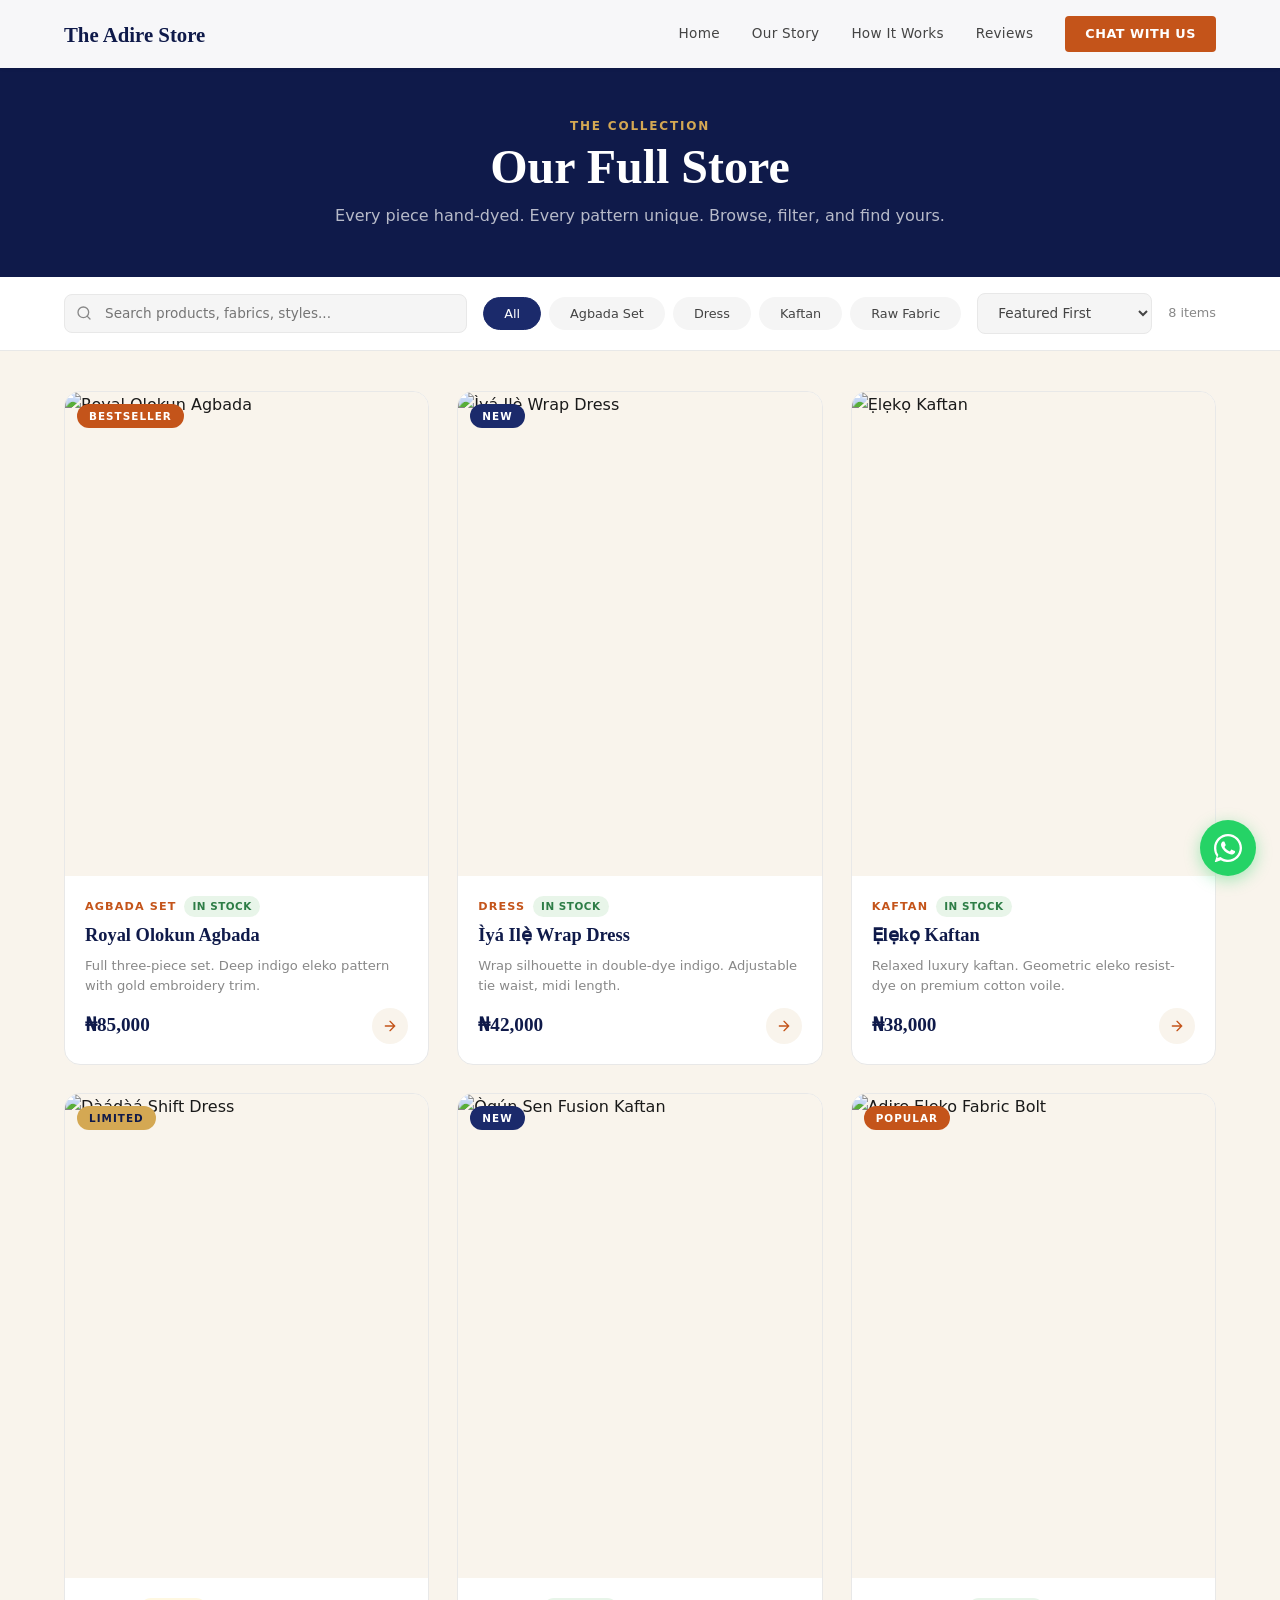
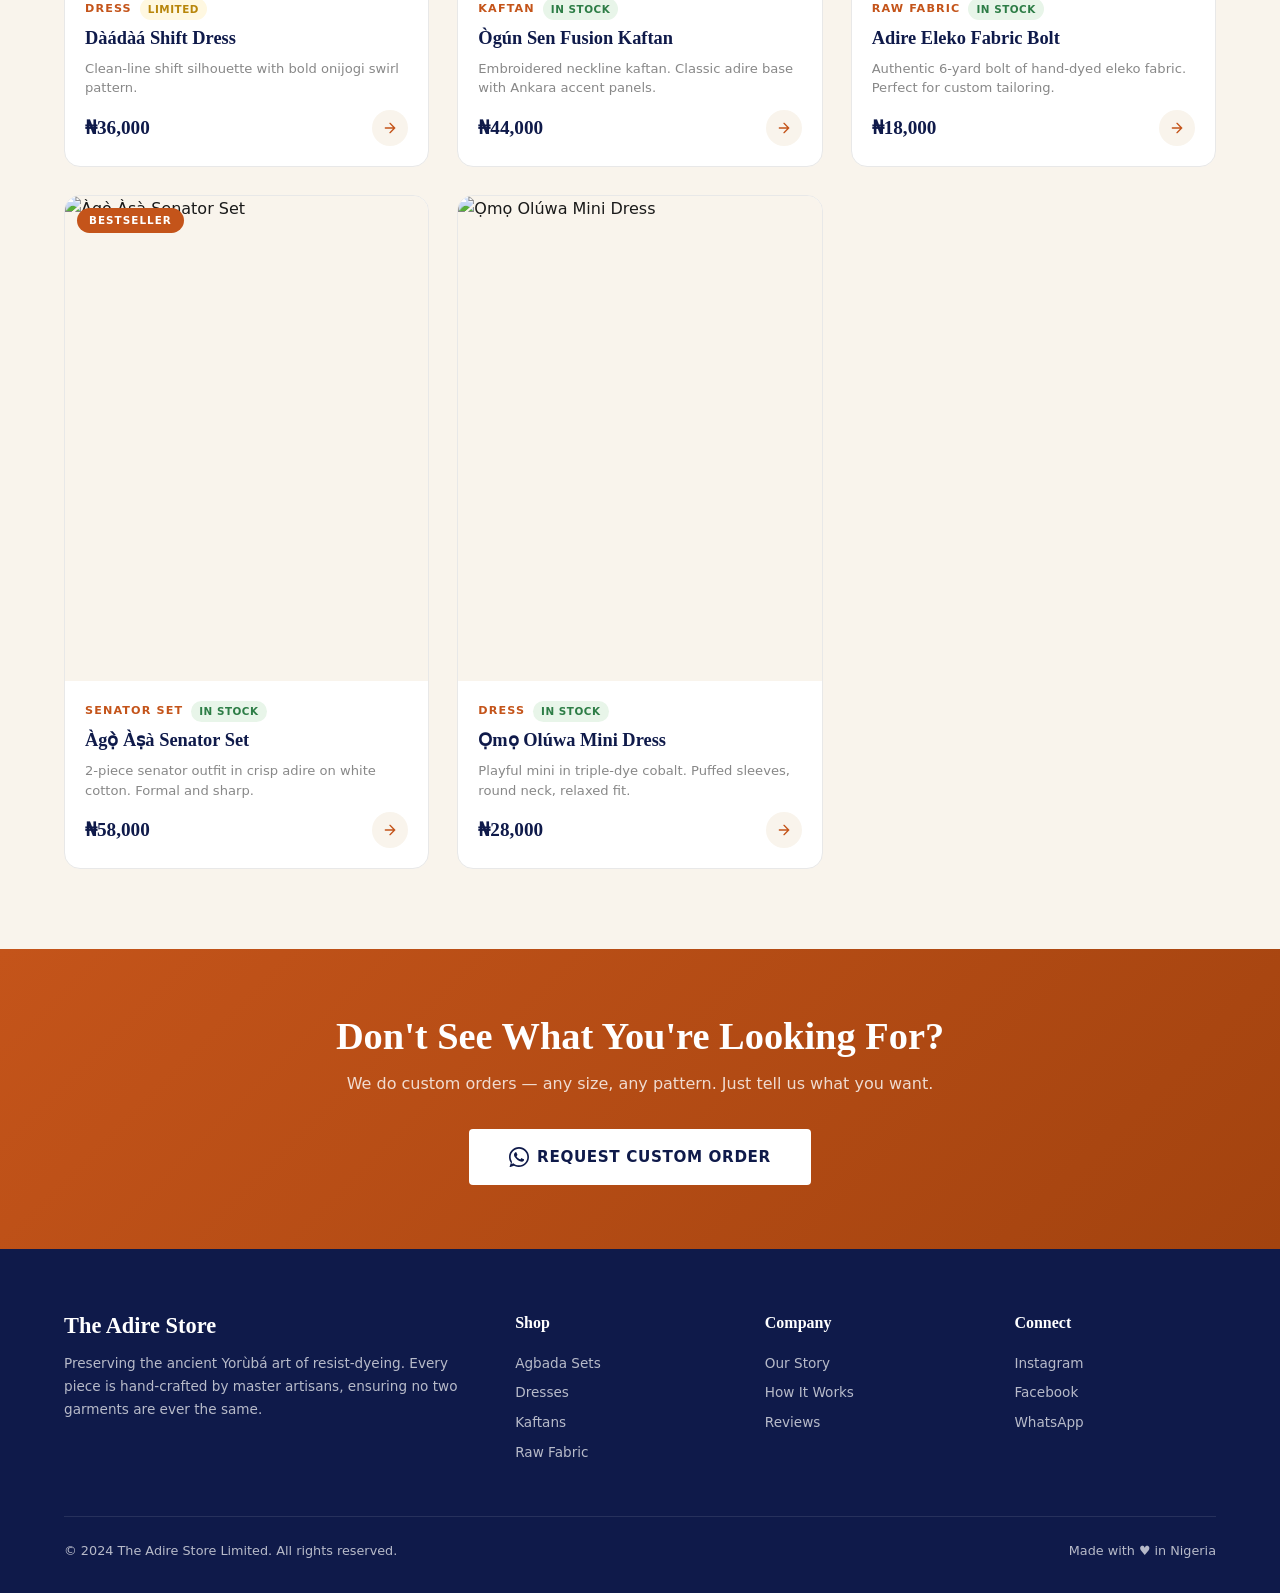
==== commit 619aec0d: "Add product validation in loadProducts, fix observer before use" ====
--- a/catalogue.html
+++ b/catalogue.html
@@ -139,8 +139,8 @@
   'use strict';
 
   function safeText(str) {
-    var m = { '&': '&amp;', '<': '&lt;', '>': '&gt;', '"': '&quot;', "'": '&#39;', '/': '&#x2F;' };
-    return String(str).replace(/[&<>"'\/]/g, function (s) { return m[s]; });
+    var m = { '&': '&amp;', '<': '&lt;', '>': '&gt;', '"': '&quot;', "'": '&#39;' };
+    return String(str).replace(/[&<>"']/g, function (s) { return m[s]; });
   }
   function safeParam(key) {
     try {
@@ -271,6 +271,15 @@
       '</div></div></div>';
   }
 
+  var observer;
+  try {
+    observer = new IntersectionObserver(function (entries) {
+      entries.forEach(function (e) {
+        if (e.isIntersecting) { e.target.classList.add('visible'); observer.unobserve(e.target); }
+      });
+    }, { threshold: 0.1 });
+  } catch (e) { observer = { observe: function () {}, unobserve: function () {} }; }
+
   renderProducts();
 
   var overlay = document.getElementById('modalOverlay');
@@ -323,12 +332,6 @@
   }
   document.addEventListener('keydown', function (e) { if (e.key === 'Escape') closeModal(); });
 
-  var observer = new IntersectionObserver(function (entries) {
-    entries.forEach(function (e) {
-      if (e.isIntersecting) { e.target.classList.add('visible'); observer.unobserve(e.target); }
-    });
-  }, { threshold: 0.1 });
-
 })();
 </script>
 </body>
